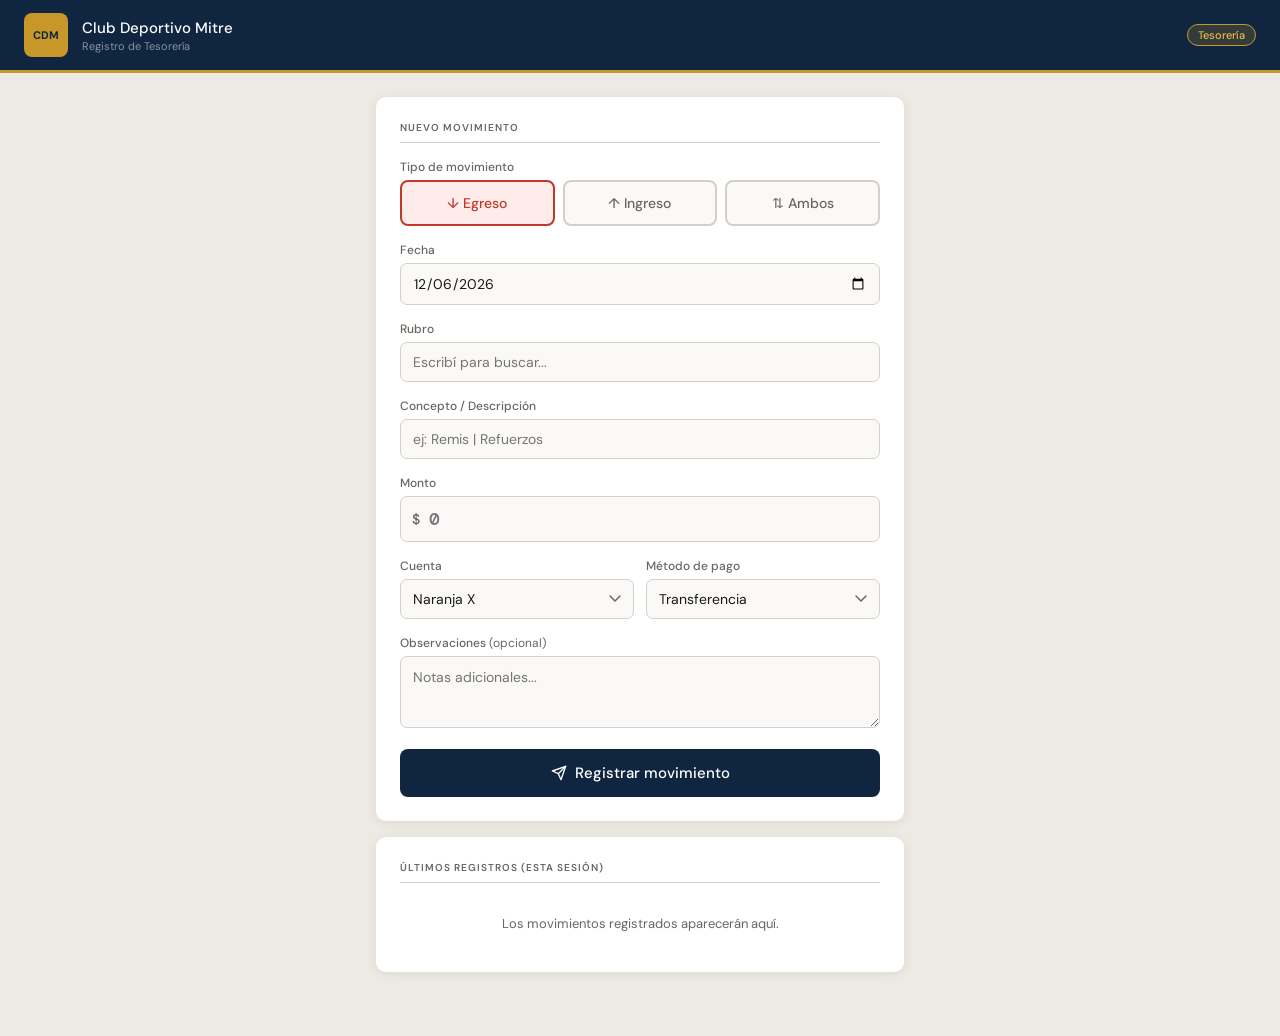
==== tesoreria.html @ 82869baa "Remove session history and form handling functions Removed multiple functions related to session his" ====
<!DOCTYPE html>
<html lang="es">
<head>
<meta charset="UTF-8">
<meta name="viewport" content="width=device-width, initial-scale=1.0">
<meta http-equiv="Cache-Control" content="no-cache, no-store, must-revalidate">
<title>Tesorería · Club Deportivo Mitre</title>
<link href="https://fonts.googleapis.com/css2?family=DM+Sans:wght@300;400;500;600&family=DM+Mono:wght@400;500&display=swap" rel="stylesheet">
<style>
*, *::before, *::after { box-sizing: border-box; margin: 0; padding: 0; }
:root {
  --navy:       #0f2540;
  --navy-mid:   #1a3a5c;
  --navy-light: #2a5580;
  --gold:       #c8972a;
  --gold-light: #e8b94a;
  --bg:         #edeae4;
  --surface:    #ffffff;
  --border:     #d4d0c8;
  --text:       #1a1a1a;
  --muted:      #6b6560;
  --success:    #2d6a4f;
  --success-bg: #d8f3dc;
  --danger:     #c0392b;
  --danger-bg:  #fdecea;
  --radius:     10px;
}

body {
  font-family: 'DM Sans', sans-serif;
  background: var(--bg);
  color: var(--text);
  min-height: 100vh;
  overflow-x: hidden;
}

/* ── Header ── */
.app-header {
  background: var(--navy);
  padding: 13px 24px;
  display: flex;
  align-items: center;
  gap: 14px;
  border-bottom: 3px solid var(--gold);
  position: sticky;
  top: 0;
  z-index: 100;
  width: 100%;
}
.logo-wrap {
  width: 44px; height: 44px; flex-shrink: 0;
  background: #fff; border-radius: 8px; padding: 4px;
  display: flex; align-items: center; justify-content: center;
}
.logo-wrap img { width: 100%; height: 100%; object-fit: contain; }
.logo-wrap-placeholder {
  width: 44px; height: 44px; flex-shrink: 0;
  background: var(--gold); border-radius: 8px;
  display: flex; align-items: center; justify-content: center;
  font-size: 11px; font-weight: 700; color: var(--navy);
}
.app-header h1 { font-size: 15px; font-weight: 500; color: #fff; }
.app-header p  { font-size: 11px; color: rgba(255,255,255,0.5); margin-top: 1px; }
.header-badge {
  margin-left: auto;
  background: rgba(200,151,42,0.2);
  border: 1px solid var(--gold);
  color: var(--gold-light);
  font-size: 11px; font-weight: 500;
  padding: 3px 10px; border-radius: 20px;
}

/* ── Layout ── */
.container {
  max-width: 560px;
  margin: 0 auto;
  padding: 24px 16px 48px;
}

/* ── Card ── */
.card {
  background: var(--surface);
  border-radius: var(--radius);
  box-shadow: 0 2px 12px rgba(0,0,0,.07);
  padding: 24px;
  margin-bottom: 16px;
}

.section-title {
  font-size: 10px; font-weight: 600;
  letter-spacing: 1px; text-transform: uppercase;
  color: var(--muted);
  margin-bottom: 16px;
  padding-bottom: 8px;
  border-bottom: 1px solid var(--border);
}

/* ── Form elements ── */
.field { margin-bottom: 16px; }
.field:last-child { margin-bottom: 0; }

label {
  display: block;
  font-size: 12px; font-weight: 500;
  color: var(--muted);
  margin-bottom: 5px;
}

input[type="text"],
input[type="number"],
input[type="date"],
select,
textarea {
  width: 100%;
  padding: 10px 12px;
  border: 1px solid var(--border);
  border-radius: 7px;
  font-family: 'DM Sans', sans-serif;
  font-size: 14px;
  color: var(--text);
  background: #faf9f7;
  outline: none;
  transition: border-color .15s, background .15s;
  -webkit-appearance: none;
  appearance: none;
}
input:focus, select:focus, textarea:focus {
  border-color: var(--navy-light);
  background: #fff;
}
select {
  background-image: url("data:image/svg+xml,%3Csvg xmlns='http://www.w3.org/2000/svg' width='12' height='8' viewBox='0 0 12 8'%3E%3Cpath d='M1 1l5 5 5-5' stroke='%236b6560' stroke-width='1.5' fill='none' stroke-linecap='round'/%3E%3C/svg%3E");
  background-repeat: no-repeat;
  background-position: right 12px center;
  padding-right: 36px;
}
textarea { resize: vertical; min-height: 72px; line-height: 1.5; }

.row-2 { display: grid; grid-template-columns: 1fr 1fr; gap: 12px; }

/* ── Tipo ingreso/egreso ── */
.tipo-switch {
  display: grid;
  grid-template-columns: 1fr 1fr 1fr;
  gap: 8px;
  margin-bottom: 0;
}
.tipo-btn {
  padding: 12px;
  border: 2px solid var(--border);
  border-radius: 8px;
  background: #faf9f7;
  cursor: pointer;
  font-family: 'DM Sans', sans-serif;
  font-size: 14px;
  font-weight: 500;
  color: var(--muted);
  text-align: center;
  transition: all .15s;
  display: flex;
  align-items: center;
  justify-content: center;
  gap: 6px;
}
.tipo-btn.egreso.active  { border-color: var(--danger);  background: var(--danger-bg);  color: var(--danger); }
.tipo-btn.ingreso.active { border-color: var(--success); background: var(--success-bg); color: var(--success); }
.tipo-btn.ambos.active   { border-color: var(--gold);    background: rgba(200,151,42,.1); color: var(--gold); }

/* ── Rubro con búsqueda ── */
.rubro-wrap { position: relative; }
.rubro-dropdown {
  display: none;
  position: absolute;
  top: calc(100% + 4px);
  left: 0; right: 0;
  background: #fff;
  border: 1px solid var(--border);
  border-radius: 7px;
  box-shadow: 0 4px 16px rgba(0,0,0,.1);
  max-height: 220px;
  overflow-y: auto;
  z-index: 50;
}
.rubro-dropdown.visible { display: block; }
.rubro-option {
  padding: 10px 12px;
  font-size: 13px;
  cursor: pointer;
  border-bottom: 1px solid #f0ede8;
  transition: background .1s;
}
.rubro-option:last-child { border-bottom: none; }
.rubro-option:hover, .rubro-option.selected { background: #e8edf4; }
.rubro-option strong { color: var(--navy-mid); }

/* ── Monto ── */
.monto-wrap {
  position: relative;
}
.monto-prefix {
  position: absolute;
  left: 12px; top: 50%;
  transform: translateY(-50%);
  font-size: 14px;
  font-weight: 500;
  color: var(--muted);
  pointer-events: none;
}
.monto-wrap input {
  padding-left: 28px;
  font-family: 'DM Mono', monospace;
  font-size: 18px;
  font-weight: 500;
}

/* ── Botón enviar ── */
.btn-submit {
  width: 100%;
  padding: 14px;
  background: var(--navy);
  color: #fff;
  border: none;
  border-radius: 8px;
  font-family: 'DM Sans', sans-serif;
  font-size: 15px;
  font-weight: 500;
  cursor: pointer;
  transition: background .15s;
  display: flex;
  align-items: center;
  justify-content: center;
  gap: 8px;
}
.btn-submit:hover { background: var(--navy-mid); }
.btn-submit:disabled { opacity: .6; cursor: not-allowed; }

/* ── Estado del envío ── */
.status-msg {
  margin-top: 12px;
  padding: 12px 16px;
  border-radius: 8px;
  font-size: 13px;
  font-weight: 500;
  text-align: center;
  display: none;
}
.status-msg.ok {
  background: var(--success-bg);
  color: var(--success);
  border: 1px solid #86efac;
  display: block;
}
.status-msg.error {
  background: var(--danger-bg);
  color: var(--danger);
  border: 1px solid #fca5a5;
  display: block;
}
.status-msg.loading {
  background: #e8edf4;
  color: var(--navy-mid);
  border: 1px solid var(--border);
  display: block;
}

/* ── Historial reciente ── */
.historial-item {
  display: flex;
  justify-content: space-between;
  align-items: flex-start;
  padding: 10px 0;
  border-bottom: 1px solid var(--border);
  gap: 12px;
}
.historial-item:last-child { border-bottom: none; }
.historial-left { flex: 1; min-width: 0; }
.historial-rubro { font-size: 12px; font-weight: 600; color: var(--navy-mid); }
.historial-concepto { font-size: 12px; color: var(--muted); margin-top: 2px; white-space: nowrap; overflow: hidden; text-overflow: ellipsis; }
.historial-fecha { font-size: 11px; color: var(--muted); margin-top: 2px; }
.historial-monto { font-family: 'DM Mono', monospace; font-size: 14px; font-weight: 500; white-space: nowrap; }
.historial-monto.egreso  { color: var(--danger); }
.historial-monto.ingreso { color: var(--success); }
.historial-empty { font-size: 13px; color: var(--muted); text-align: center; padding: 16px 0; }

@media (max-width: 480px) {
  .card { padding: 16px; }
  .row-2 { grid-template-columns: 1fr; }
}
</style>
</head>
<body>

<header class="app-header">
  <div class="logo-wrap-placeholder">CDM</div>
  <div>
    <h1>Club Deportivo Mitre</h1>
    <p>Registro de Tesorería</p>
  </div>
  <span class="header-badge">Tesorería</span>
</header>

<div class="container">

  <!-- Formulario principal -->
  <div class="card">
    <p class="section-title">Nuevo movimiento</p>

    <!-- Tipo: Ingreso / Egreso -->
    <div class="field">
      <label>Tipo de movimiento</label>
      <div class="tipo-switch">
        <button type="button" class="tipo-btn egreso active" id="btn-egreso" onclick="setTipo('egreso')">↓ Egreso</button>
        <button type="button" class="tipo-btn ingreso" id="btn-ingreso" onclick="setTipo('ingreso')">↑ Ingreso</button>
        <button type="button" class="tipo-btn ambos" id="btn-ambos" onclick="setTipo('ambos')">⇅ Ambos</button>
      </div>
      <input type="hidden" id="f-tipo" value="egreso">
    </div>

    <!-- Fecha -->
    <div class="field">
      <label>Fecha</label>
      <input type="date" id="f-fecha">
    </div>

    <!-- Rubro con búsqueda -->
    <div class="field">
      <label>Rubro</label>
      <div class="rubro-wrap">
        <input type="text" id="f-rubro-search" placeholder="Escribí para buscar..." autocomplete="off"
               oninput="filtrarRubros()" onfocus="mostrarDropdown()" onblur="ocultarDropdown()">
        <div class="rubro-dropdown" id="rubro-dropdown"></div>
      </div>
      <input type="hidden" id="f-rubro-cod">
      <input type="hidden" id="f-rubro-nombre">
    </div>

    <!-- Concepto -->
    <div class="field">
      <label>Concepto / Descripción</label>
      <input type="text" id="f-concepto" placeholder="ej: Remis | Refuerzos">
    </div>

    <!-- Monto único (egreso o ingreso) -->
    <div class="field" id="campo-monto-unico">
      <label id="label-monto">Monto</label>
      <div class="monto-wrap">
        <span class="monto-prefix">$</span>
        <input type="number" id="f-monto" placeholder="0" min="0" step="1">
      </div>
    </div>

    <!-- Montos separados (modo AMBOS) -->
    <div id="campo-monto-ambos" style="display:none">
      <div class="row-2">
        <div class="field">
          <label>↑ Ingreso</label>
          <div class="monto-wrap">
            <span class="monto-prefix">$</span>
            <input type="number" id="f-ingreso" placeholder="0" min="0" step="1">
          </div>
        </div>
        <div class="field">
          <label>↓ Egreso</label>
          <div class="monto-wrap">
            <span class="monto-prefix">$</span>
            <input type="number" id="f-egreso" placeholder="0" min="0" step="1">
          </div>
        </div>
      </div>
    </div>

    <!-- Cuenta y Método -->
    <div class="row-2">
      <div class="field">
        <label>Cuenta</label>
        <select id="f-cuenta">
          <option value="Naranja X">Naranja X</option>
          <option value="Efectivo">Efectivo</option>
          <option value="MACRO">MACRO</option>
          <option value="MUTUAL">MUTUAL</option>
        </select>
      </div>
      <div class="field">
        <label>Método de pago</label>
        <select id="f-metodo">
          <option value="Transferencia">Transferencia</option>
          <option value="Efectivo">Efectivo</option>
        </select>
      </div>
    </div>

    <!-- Observaciones -->
    <div class="field">
      <label>Observaciones <span style="font-weight:400;color:var(--muted)">(opcional)</span></label>
      <textarea id="f-observaciones" placeholder="Notas adicionales..."></textarea>
    </div>

    <!-- Botón enviar -->
    <button class="btn-submit" id="btn-submit" onclick="enviar()">
      <svg width="16" height="16" viewBox="0 0 24 24" fill="none" stroke="currentColor" stroke-width="2" stroke-linecap="round" stroke-linejoin="round"><path d="M22 2L11 13"/><path d="M22 2L15 22 11 13 2 9l20-7z"/></svg>
      Registrar movimiento
    </button>
    <div class="status-msg" id="status-msg"></div>
  </div>

  <!-- Historial reciente -->
  <div class="card">
    <p class="section-title">Últimos registros (esta sesión)</p>
    <div id="historial">
      <p class="historial-empty">Los movimientos registrados aparecerán aquí.</p>
    </div>
  </div>

</div>

<script>
// ══ URL del Apps Script — REEMPLAZÁ con tu URL después de publicar ══
const APPS_SCRIPT_URL = 'https://script.google.com/macros/s/AKfycbwBVdu16PiyRwiv1PKGMgBk40-DI7NIuwuGYddIlRsZ519cvORRf5tRm7sbxHAZjRXu/exec';

// ══ Lista de rubros ══
const RUBROS = [
  { cod: '0',  nombre: 'SALDO TRANSPORTE 2025' },
  { cod: '1',  nombre: 'ENTRADAS | CANCHA' },
  { cod: '2',  nombre: 'UTILIDAD BAR Y PARRILLA | CANCHA' },
  { cod: '3',  nombre: 'VENTA NÚMERO EN CANCHA | CANCHA' },
  { cod: '4',  nombre: 'TRIBUNA | CANCHA' },
  { cod: '5',  nombre: 'REC.PUBLICIDAD ESTATICA Y GASTO' },
  { cod: '6',  nombre: 'ADHERENTES | COLABORADORES' },
  { cod: '7',  nombre: 'PEÑAS - INGRESOS VARIOS' },
  { cod: '8',  nombre: 'COMISIONES VENTA RIFAS ETC.' },
  { cod: '9',  nombre: 'INTERESES y GASTOS Cuenta' },
  { cod: '10', nombre: 'LIGA - FICHAJES Y MULTAS' },
  { cod: '11', nombre: 'COBROS Y PAGOS PASE JUGADOR' },
  { cod: '12', nombre: 'SERVICIO DE ÁRBITROS | CANCHA' },
  { cod: '13', nombre: 'SERVICIO POLICIA ADICIONAL | CANCHA' },
  { cod: '14', nombre: 'FILMACION | CANCHA' },
  { cod: '15', nombre: 'SUELDOS REFUERZOS' },
  { cod: '16', nombre: 'MOVILIDAD-APORTES Y GASTOS' },
  { cod: '17', nombre: 'SERVICIO GIMNASIO' },
  { cod: '18', nombre: 'SUELDO DT Y CT' },
  { cod: '19', nombre: 'SUELDO JUGADORES LOCALES' },
  { cod: '20', nombre: 'GASTOS ATENCION JUGADORES' },
  { cod: '21', nombre: 'GASTOS MEDICOS Y FARMACIA | REINT SEG' },
  { cod: '22', nombre: 'LAVADO y ARREGLOS INDUMENT.' },
  { cod: '23', nombre: 'SEGURO JUGADORES Y CANCHA' },
  { cod: '24', nombre: 'PUBLICIDAD - PAGOS VARIOS' },
  { cod: '25', nombre: 'GAS' },
  { cod: '26', nombre: 'ENERGIA ELECTRICA' },
  { cod: '27', nombre: 'PELOTAS-EQUIPO DEPOR.' },
  { cod: '28', nombre: 'LIBRERÍA' },
  { cod: '29', nombre: 'MANT.CANCHA Y INSTALACIONES' },
  { cod: '30', nombre: 'SERVICIOS GENERALES /M.de Obra' },
  { cod: '31', nombre: 'LIMPIEZA -Servicio y elementos' },
  { cod: '32', nombre: 'OBRAS' },
  { cod: '33', nombre: 'BIENES DE USO' },
  { cod: '34', nombre: 'CEREAL INGRESOS Y GASTOS' },
  { cod: '35', nombre: 'INDUMENTARIA Y MERCH.' },
  { cod: '36', nombre: 'SERVICIO MEDICO Y AMBULANCIA | CANCHA' },
  { cod: '37', nombre: 'GASTOS ATENCION REFUERZOS|DT' },
  { cod: '38', nombre: 'INGRESOS Y GASTOS SUBCOM' },
  { cod: '39', nombre: 'SALDO NOCTURNO' },
  { cod: '49', nombre: 'TRANSFERENCIA ENTRE CUENTAS' },
];

// ══ Historial local ══
const historialLocal = [];

// ══ Fecha de hoy ══
function setFechaHoy() {
  const hoy  = new Date();
  const yyyy = hoy.getFullYear();
  const mm   = String(hoy.getMonth() + 1).padStart(2, '0');
  const dd   = String(hoy.getDate()).padStart(2, '0');
  document.getElementById('f-fecha').value = `${yyyy}-${mm}-${dd}`;
}
setFechaHoy();

// ══ Toggle tipo ══
function setTipo(tipo) {
  document.getElementById('f-tipo').value = tipo;
  ['egreso','ingreso','ambos'].forEach(t => {
    document.getElementById('btn-'+t).classList.toggle('active', t === tipo);
  });
  // Mostrar campo monto correcto
  const esAmbos = tipo === 'ambos';
  document.getElementById('campo-monto-unico').style.display = esAmbos ? 'none' : '';
  document.getElementById('campo-monto-ambos').style.display = esAmbos ? ''     : 'none';
  // Actualizar label del monto único
  if (!esAmbos) {
    document.getElementById('label-monto').textContent = tipo === 'egreso' ? '↓ Egreso' : '↑ Ingreso';
  }
}

// ══ Rubro — búsqueda con dropdown ══
let dropdownTimeout = null;

function filtrarRubros() {
  const q    = document.getElementById('f-rubro-search').value.toLowerCase().trim();
  const list = q
    ? RUBROS.filter(r => r.nombre.toLowerCase().includes(q) || r.cod.includes(q))
    : RUBROS;
  renderDropdown(list);
  document.getElementById('rubro-dropdown').classList.add('visible');
  // Limpiar selección si el texto cambió
  document.getElementById('f-rubro-cod').value    = '';
  document.getElementById('f-rubro-nombre').value = '';
}

function renderDropdown(list) {
  const dd = document.getElementById('rubro-dropdown');
  if (list.length === 0) {
    dd.innerHTML = '<div class="rubro-option" style="color:var(--muted)">Sin resultados</div>';
    return;
  }
  dd.innerHTML = list.map(r =>
    `<div class="rubro-option" onmousedown="seleccionarRubro('${r.cod}','${r.nombre.replace(/'/g,"\\'")}')">
      <strong>${r.cod}</strong> — ${r.nombre}
    </div>`
  ).join('');
}

function seleccionarRubro(cod, nombre) {
  document.getElementById('f-rubro-search').value  = `${cod} — ${nombre}`;
  document.getElementById('f-rubro-cod').value     = cod;
  document.getElementById('f-rubro-nombre').value  = nombre;
  document.getElementById('rubro-dropdown').classList.remove('visible');
}

function mostrarDropdown() {
  filtrarRubros();
}

function ocultarDropdown() {
  // Pequeño delay para que el click en la opción se registre antes de ocultar
  dropdownTimeout = setTimeout(() => {
    document.getElementById('rubro-dropdown').classList.remove('visible');
  }, 200);
}

function actualizarCodigo() {} // compatibilidad

// ══ Enviar al Sheet ══
async function enviar() {
  const tipo    = document.getElementById('f-tipo').value;
  const fecha   = document.getElementById('f-fecha').value;
  const cod     = document.getElementById('f-rubro-cod').value;
  const rubro   = document.getElementById('f-rubro-nombre').value;
  const concepto     = document.getElementById('f-concepto').value.trim();
  const cuenta       = document.getElementById('f-cuenta').value;
  const metodo       = document.getElementById('f-metodo').value;
  const observaciones= document.getElementById('f-observaciones').value.trim();

  // Montos según tipo
  let montoEgreso = 0, montoIngreso = 0;
  if (tipo === 'ambos') {
    montoIngreso = parseFloat(document.getElementById('f-ingreso').value) || 0;
    montoEgreso  = parseFloat(document.getElementById('f-egreso').value)  || 0;
  } else if (tipo === 'egreso') {
    montoEgreso  = parseFloat(document.getElementById('f-monto').value) || 0;
  } else {
    montoIngreso = parseFloat(document.getElementById('f-monto').value) || 0;
  }

  // Validaciones
  if (!fecha)   return mostrarStatus('Ingresá una fecha.', 'error');
  if (!rubro)   return mostrarStatus('Seleccioná un rubro de la lista.', 'error');
  if (!concepto)return mostrarStatus('Ingresá una descripción.', 'error');
  if (tipo === 'ambos' && montoIngreso === 0 && montoEgreso === 0)
    return mostrarStatus('Ingresá al menos un monto.', 'error');
  if (tipo !== 'ambos' && montoEgreso === 0 && montoIngreso === 0)
    return mostrarStatus('Ingresá un monto mayor a 0.', 'error');

  // Formatear fecha
  const [y, m, d] = fecha.split('-');
  const fechaFmt  = `${d}/${m}/${y}`;
  const mes       = new Date(fecha).toLocaleString('es-AR', { month: 'long' }).toUpperCase();
  const mesFmt    = `${String(m).padStart(2,'0')}-${mes}`;

  const payload = {
    mes:          mesFmt,
    fecha:        fechaFmt,
    codRubro:     cod,
    rubro,
    concepto,
    egreso:       montoEgreso  > 0 ? -montoEgreso  : '',
    ingreso:      montoIngreso > 0 ?  montoIngreso : '',
    cuenta,
    metodo,
    observaciones,
  };

  mostrarStatus('Enviando...', 'loading');
  document.getElementById('btn-submit').disabled = true;

  try {
    await fetch(APPS_SCRIPT_URL, {
      method: 'POST',
      mode: 'no-cors',
      headers: { 'Content-Type': 'application/json' },
      body: JSON.stringify(payload),
    });
    mostrarStatus('✅ Movimiento registrado correctamente.', 'ok');
    agregarAlHistorial(payload, tipo, montoIngreso, montoEgreso);
    limpiarForm();
  } catch (err) {
    mostrarStatus('❌ Error al conectar. Revisá tu conexión.', 'error');
    console.error(err);
  }
  document.getElementById('btn-submit').disabled = false;
}

// ══ Status ══
function mostrarStatus(msg, tipo) {
  const el = document.getElementById('status-msg');
  el.textContent = msg;
  el.className = 'status-msg ' + tipo;
  if (tipo === 'ok') setTimeout(() => el.className = 'status-msg', 4000);
}

// ══ Historial ══
function agregarAlHistorial(payload, tipo, ingreso, egreso) {
  historialLocal.unshift({ payload, tipo, ingreso, egreso });
  renderHistorial();
}

function fmtMonto(n) {
  return '$' + Math.round(n).toLocaleString('es-AR');
}

function renderHistorial() {
  const el = document.getElementById('historial');
  if (historialLocal.length === 0) {
    el.innerHTML = '<p class="historial-empty">Los movimientos registrados aparecerán aquí.</p>';
    return;
  }
  el.innerHTML = historialLocal.slice(0, 8).map(({ payload, tipo, ingreso, egreso }) => {
    let montoHtml = '';
    if (tipo === 'ambos') {
      montoHtml = `
        ${ingreso > 0 ? `<div class="historial-monto ingreso">+${fmtMonto(ingreso)}</div>` : ''}
        ${egreso  > 0 ? `<div class="historial-monto egreso">−${fmtMonto(egreso)}</div>`  : ''}
      `;
    } else if (tipo === 'ingreso') {
      montoHtml = `<div class="historial-monto ingreso">+${fmtMonto(ingreso)}</div>`;
    } else {
      montoHtml = `<div class="historial-monto egreso">−${fmtMonto(egreso)}</div>`;
    }
    return `
      <div class="historial-item">
        <div class="historial-left">
          <div class="historial-rubro">${payload.rubro}</div>
          <div class="historial-concepto">${payload.concepto}</div>
          <div class="historial-fecha">${payload.fecha} · ${payload.cuenta} · ${payload.metodo}</div>
        </div>
        <div style="text-align:right">${montoHtml}</div>
      </div>`;
  }).join('');
}

// ══ Limpiar ══
function limpiarForm() {
  document.getElementById('f-rubro-search').value  = '';
  document.getElementById('f-rubro-cod').value     = '';
  document.getElementById('f-rubro-nombre').value  = '';
  document.getElementById('f-concepto').value      = '';
  document.getElementById('f-monto').value         = '';
  document.getElementById('f-ingreso').value       = '';
  document.getElementById('f-egreso').value        = '';
  document.getElementById('f-observaciones').value = '';
  setFechaHoy();
}
</script>

</body>
</html>
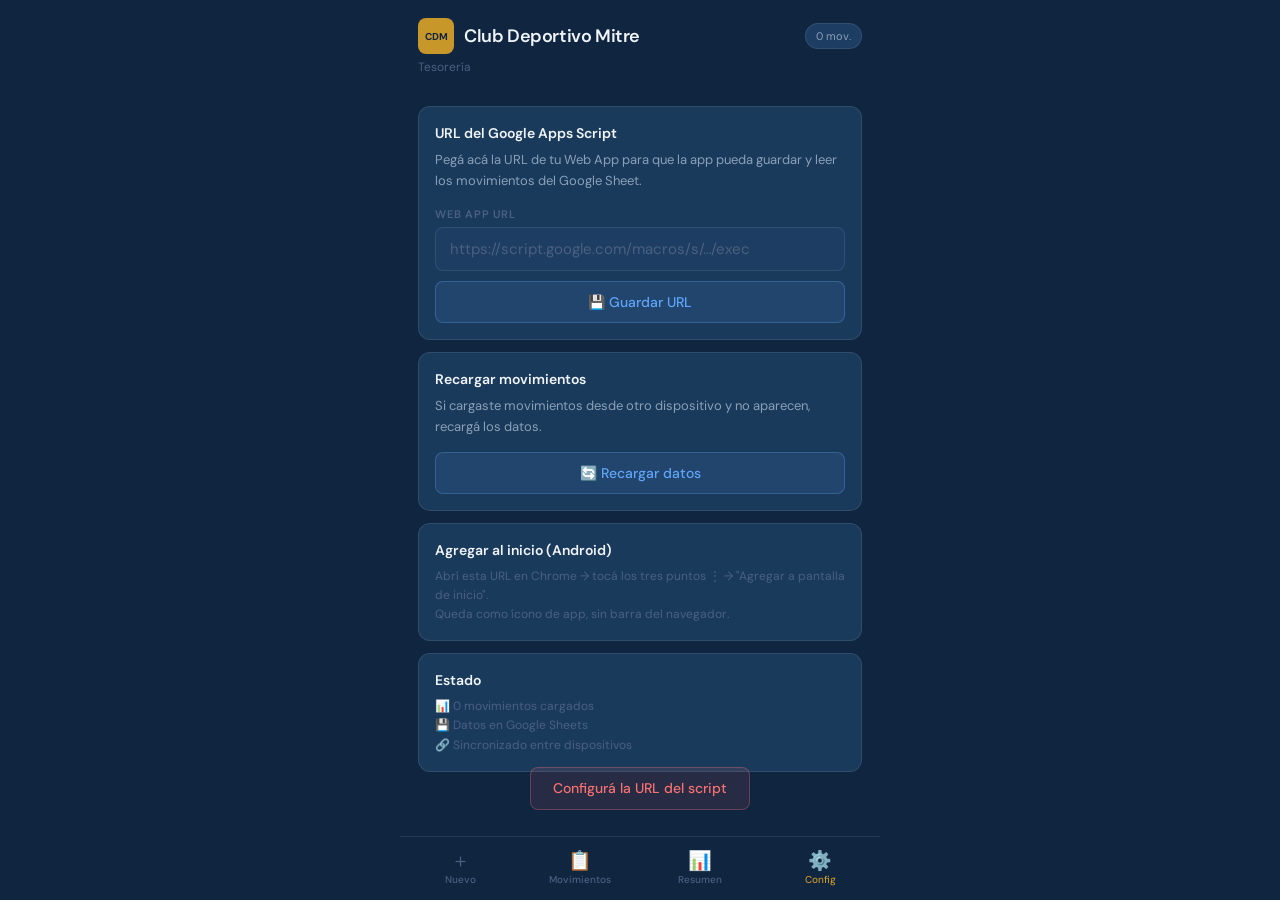
==== commit 3673cde6: "Update tesoreria.html" ====
--- a/tesoreria.html
+++ b/tesoreria.html
@@ -2,674 +2,818 @@
 <html lang="es">
 <head>
 <meta charset="UTF-8">
-<meta name="viewport" content="width=device-width, initial-scale=1.0">
-<meta http-equiv="Cache-Control" content="no-cache, no-store, must-revalidate">
+<meta name="viewport" content="width=device-width, initial-scale=1, maximum-scale=1, user-scalable=no">
+<meta name="theme-color" content="#0f2540">
+<meta name="mobile-web-app-capable" content="yes">
+<meta name="apple-mobile-web-app-capable" content="yes">
+<meta name="apple-mobile-web-app-status-bar-style" content="black-translucent">
 <title>Tesorería · Club Deportivo Mitre</title>
 <link href="https://fonts.googleapis.com/css2?family=DM+Sans:wght@300;400;500;600&family=DM+Mono:wght@400;500&display=swap" rel="stylesheet">
 <style>
-*, *::before, *::after { box-sizing: border-box; margin: 0; padding: 0; }
+*, *::before, *::after { box-sizing: border-box; margin: 0; padding: 0; -webkit-tap-highlight-color: transparent; }
 :root {
-  --navy:       #0f2540;
-  --navy-mid:   #1a3a5c;
-  --navy-light: #2a5580;
-  --gold:       #c8972a;
-  --gold-light: #e8b94a;
-  --bg:         #edeae4;
-  --surface:    #ffffff;
-  --border:     #d4d0c8;
-  --text:       #1a1a1a;
-  --muted:      #6b6560;
-  --success:    #2d6a4f;
-  --success-bg: #d8f3dc;
-  --danger:     #c0392b;
-  --danger-bg:  #fdecea;
-  --radius:     10px;
-}
-
-body {
-  font-family: 'DM Sans', sans-serif;
-  background: var(--bg);
-  color: var(--text);
-  min-height: 100vh;
-  overflow-x: hidden;
-}
+  --navy:    #0f2540;
+  --navy2:   #1a3a5c;
+  --navy3:   #1e3d62;
+  --navy4:   #253f6a;
+  --border:  rgba(255,255,255,0.09);
+  --border2: rgba(255,255,255,0.18);
+  --text:    #f0f4f8;
+  --text2:   #8aa0b8;
+  --text3:   #4a6080;
+  --gold:    #c8972a;
+  --gold-bg: rgba(200,151,42,0.13);
+  --green:   #4ade80;
+  --green-bg:rgba(74,222,128,0.10);
+  --red:     #f87171;
+  --red-bg:  rgba(248,113,113,0.10);
+  --blue:    #60a5fa;
+  --blue-bg: rgba(96,165,250,0.10);
+  --warn:    #fbbf24;
+  --warn-bg: rgba(251,191,36,0.10);
+  --r:  12px;
+  --rs: 8px;
+  --font: 'DM Sans', sans-serif;
+  --mono: 'DM Mono', monospace;
+}
+html, body {
+  background: var(--navy); color: var(--text);
+  font-family: var(--font); font-size: 15px;
+  line-height: 1.5; min-height: 100vh;
+  overscroll-behavior: none;
+}
+#app { max-width: 480px; margin: 0 auto; padding-bottom: 84px; min-height: 100vh; }
 
 /* ── Header ── */
-.app-header {
-  background: var(--navy);
-  padding: 13px 24px;
-  display: flex;
-  align-items: center;
-  gap: 14px;
-  border-bottom: 3px solid var(--gold);
-  position: sticky;
-  top: 0;
-  z-index: 100;
-  width: 100%;
-}
-.logo-wrap {
-  width: 44px; height: 44px; flex-shrink: 0;
-  background: #fff; border-radius: 8px; padding: 4px;
-  display: flex; align-items: center; justify-content: center;
-}
-.logo-wrap img { width: 100%; height: 100%; object-fit: contain; }
-.logo-wrap-placeholder {
-  width: 44px; height: 44px; flex-shrink: 0;
-  background: var(--gold); border-radius: 8px;
-  display: flex; align-items: center; justify-content: center;
-  font-size: 11px; font-weight: 700; color: var(--navy);
-}
-.app-header h1 { font-size: 15px; font-weight: 500; color: #fff; }
-.app-header p  { font-size: 11px; color: rgba(255,255,255,0.5); margin-top: 1px; }
-.header-badge {
-  margin-left: auto;
-  background: rgba(200,151,42,0.2);
-  border: 1px solid var(--gold);
-  color: var(--gold-light);
-  font-size: 11px; font-weight: 500;
-  padding: 3px 10px; border-radius: 20px;
-}
-
-/* ── Layout ── */
-.container {
-  max-width: 560px;
-  margin: 0 auto;
-  padding: 24px 16px 48px;
-}
-
-/* ── Card ── */
-.card {
-  background: var(--surface);
-  border-radius: var(--radius);
-  box-shadow: 0 2px 12px rgba(0,0,0,.07);
-  padding: 24px;
-  margin-bottom: 16px;
-}
-
-.section-title {
-  font-size: 10px; font-weight: 600;
-  letter-spacing: 1px; text-transform: uppercase;
-  color: var(--muted);
-  margin-bottom: 16px;
-  padding-bottom: 8px;
-  border-bottom: 1px solid var(--border);
-}
-
-/* ── Form elements ── */
-.field { margin-bottom: 16px; }
-.field:last-child { margin-bottom: 0; }
-
-label {
-  display: block;
-  font-size: 12px; font-weight: 500;
-  color: var(--muted);
-  margin-bottom: 5px;
-}
-
-input[type="text"],
-input[type="number"],
-input[type="date"],
-select,
-textarea {
-  width: 100%;
-  padding: 10px 12px;
-  border: 1px solid var(--border);
-  border-radius: 7px;
-  font-family: 'DM Sans', sans-serif;
-  font-size: 14px;
-  color: var(--text);
-  background: #faf9f7;
-  outline: none;
-  transition: border-color .15s, background .15s;
-  -webkit-appearance: none;
-  appearance: none;
-}
-input:focus, select:focus, textarea:focus {
-  border-color: var(--navy-light);
-  background: #fff;
-}
-select {
-  background-image: url("data:image/svg+xml,%3Csvg xmlns='http://www.w3.org/2000/svg' width='12' height='8' viewBox='0 0 12 8'%3E%3Cpath d='M1 1l5 5 5-5' stroke='%236b6560' stroke-width='1.5' fill='none' stroke-linecap='round'/%3E%3C/svg%3E");
-  background-repeat: no-repeat;
-  background-position: right 12px center;
-  padding-right: 36px;
-}
-textarea { resize: vertical; min-height: 72px; line-height: 1.5; }
-
-.row-2 { display: grid; grid-template-columns: 1fr 1fr; gap: 12px; }
-
-/* ── Tipo ingreso/egreso ── */
-.tipo-switch {
-  display: grid;
-  grid-template-columns: 1fr 1fr 1fr;
-  gap: 8px;
-  margin-bottom: 0;
-}
+.hdr { padding: 18px 18px 0; display: flex; align-items: center; justify-content: space-between; margin-bottom: 2px; }
+.hdr-logo { display: flex; align-items: center; gap: 10px; }
+.hdr-escudo { width: 36px; height: 36px; background: var(--gold); border-radius: 8px; display: flex; align-items: center; justify-content: center; font-size: 10px; font-weight: 700; color: var(--navy); flex-shrink: 0; }
+.hdr-title { font-size: 18px; font-weight: 600; letter-spacing: -.4px; }
+.hdr-title span { color: var(--gold); }
+.hdr-sub { font-size: 12px; color: var(--text3); padding: 2px 18px 14px; }
+.badge { font-size: 11px; color: var(--text2); background: var(--navy3); border: 1px solid var(--border); padding: 4px 10px; border-radius: 20px; }
+
+/* ── Bottom nav ── */
+.bnav {
+  position: fixed; bottom: 0; left: 0; right: 0; max-width: 480px; margin: 0 auto;
+  background: var(--navy); border-top: 1px solid var(--border);
+  display: flex; padding: 8px 0 max(8px, env(safe-area-inset-bottom)); z-index: 50;
+}
+.bnav-btn { flex: 1; background: none; border: none; cursor: pointer; display: flex; flex-direction: column; align-items: center; gap: 3px; padding: 6px 0; color: var(--text3); transition: color .15s; font-family: var(--font); }
+.bnav-btn.active { color: var(--gold); }
+.bnav-icon { font-size: 19px; line-height: 1; }
+.bnav-lbl  { font-size: 10px; font-weight: 500; }
+
+/* ── Content ── */
+.content { padding: 16px 18px 0; }
+
+/* ── Fields ── */
+.field { display: flex; flex-direction: column; gap: 5px; }
+.field label { font-size: 11px; font-weight: 600; color: var(--text3); text-transform: uppercase; letter-spacing: .07em; }
+.inp {
+  width: 100%; background: var(--navy3); border: 1px solid var(--border);
+  border-radius: var(--rs); padding: 11px 14px; color: var(--text);
+  font-family: var(--font); font-size: 15px; outline: none;
+  transition: border-color .15s; -webkit-appearance: none; appearance: none;
+}
+.inp:focus { border-color: var(--border2); }
+.inp::placeholder { color: var(--text3); }
+select.inp {
+  background-image: url("data:image/svg+xml,%3Csvg xmlns='http://www.w3.org/2000/svg' width='12' height='8'%3E%3Cpath d='M1 1l5 5 5-5' stroke='%234a6080' stroke-width='1.5' fill='none' stroke-linecap='round'/%3E%3C/svg%3E");
+  background-repeat: no-repeat; background-position: right 14px center; padding-right: 36px;
+}
+textarea.inp { resize: none; }
+.row2 { display: grid; grid-template-columns: 1fr 1fr; gap: 10px; }
+.fgrid { display: flex; flex-direction: column; gap: 14px; }
+
+/* ── Tipo pills ── */
+.tipo-row { display: flex; gap: 6px; }
 .tipo-btn {
-  padding: 12px;
-  border: 2px solid var(--border);
-  border-radius: 8px;
-  background: #faf9f7;
-  cursor: pointer;
-  font-family: 'DM Sans', sans-serif;
-  font-size: 14px;
-  font-weight: 500;
-  color: var(--muted);
-  text-align: center;
-  transition: all .15s;
-  display: flex;
-  align-items: center;
-  justify-content: center;
-  gap: 6px;
-}
-.tipo-btn.egreso.active  { border-color: var(--danger);  background: var(--danger-bg);  color: var(--danger); }
-.tipo-btn.ingreso.active { border-color: var(--success); background: var(--success-bg); color: var(--success); }
-.tipo-btn.ambos.active   { border-color: var(--gold);    background: rgba(200,151,42,.1); color: var(--gold); }
-
-/* ── Rubro con búsqueda ── */
+  flex: 1; padding: 11px 8px; border: 1px solid var(--border);
+  border-radius: var(--rs); background: none; cursor: pointer;
+  font-family: var(--font); font-size: 13px; font-weight: 500;
+  color: var(--text3); text-align: center; transition: all .12s;
+}
+.tipo-btn.t-egreso.active  { border-color: var(--red);   background: var(--red-bg);   color: var(--red); }
+.tipo-btn.t-ingreso.active { border-color: var(--green); background: var(--green-bg); color: var(--green); }
+.tipo-btn.t-ambos.active   { border-color: var(--gold);  background: var(--gold-bg);  color: var(--gold); }
+
+/* ── Monto ── */
+.monto-field { position: relative; }
+.monto-prefix { position: absolute; left: 14px; top: 50%; transform: translateY(-50%); color: var(--text3); font-size: 15px; pointer-events: none; }
+.monto-field .inp { padding-left: 26px; font-family: var(--mono); font-size: 17px; font-weight: 500; }
+
+/* ── Rubro autocomplete ── */
 .rubro-wrap { position: relative; }
-.rubro-dropdown {
-  display: none;
-  position: absolute;
-  top: calc(100% + 4px);
-  left: 0; right: 0;
-  background: #fff;
-  border: 1px solid var(--border);
-  border-radius: 7px;
-  box-shadow: 0 4px 16px rgba(0,0,0,.1);
-  max-height: 220px;
-  overflow-y: auto;
-  z-index: 50;
-}
-.rubro-dropdown.visible { display: block; }
-.rubro-option {
-  padding: 10px 12px;
-  font-size: 13px;
-  cursor: pointer;
-  border-bottom: 1px solid #f0ede8;
-  transition: background .1s;
-}
-.rubro-option:last-child { border-bottom: none; }
-.rubro-option:hover, .rubro-option.selected { background: #e8edf4; }
-.rubro-option strong { color: var(--navy-mid); }
-
-/* ── Monto ── */
-.monto-wrap {
-  position: relative;
-}
-.monto-prefix {
-  position: absolute;
-  left: 12px; top: 50%;
-  transform: translateY(-50%);
-  font-size: 14px;
-  font-weight: 500;
-  color: var(--muted);
-  pointer-events: none;
-}
-.monto-wrap input {
-  padding-left: 28px;
-  font-family: 'DM Mono', monospace;
-  font-size: 18px;
-  font-weight: 500;
-}
-
-/* ── Botón enviar ── */
-.btn-submit {
-  width: 100%;
-  padding: 14px;
-  background: var(--navy);
-  color: #fff;
-  border: none;
-  border-radius: 8px;
-  font-family: 'DM Sans', sans-serif;
-  font-size: 15px;
-  font-weight: 500;
-  cursor: pointer;
-  transition: background .15s;
-  display: flex;
-  align-items: center;
-  justify-content: center;
-  gap: 8px;
-}
-.btn-submit:hover { background: var(--navy-mid); }
-.btn-submit:disabled { opacity: .6; cursor: not-allowed; }
-
-/* ── Estado del envío ── */
-.status-msg {
-  margin-top: 12px;
-  padding: 12px 16px;
-  border-radius: 8px;
-  font-size: 13px;
-  font-weight: 500;
-  text-align: center;
-  display: none;
-}
-.status-msg.ok {
-  background: var(--success-bg);
-  color: var(--success);
-  border: 1px solid #86efac;
-  display: block;
-}
-.status-msg.error {
-  background: var(--danger-bg);
-  color: var(--danger);
-  border: 1px solid #fca5a5;
-  display: block;
-}
-.status-msg.loading {
-  background: #e8edf4;
-  color: var(--navy-mid);
-  border: 1px solid var(--border);
-  display: block;
-}
-
-/* ── Historial reciente ── */
-.historial-item {
-  display: flex;
-  justify-content: space-between;
-  align-items: flex-start;
-  padding: 10px 0;
-  border-bottom: 1px solid var(--border);
-  gap: 12px;
-}
-.historial-item:last-child { border-bottom: none; }
-.historial-left { flex: 1; min-width: 0; }
-.historial-rubro { font-size: 12px; font-weight: 600; color: var(--navy-mid); }
-.historial-concepto { font-size: 12px; color: var(--muted); margin-top: 2px; white-space: nowrap; overflow: hidden; text-overflow: ellipsis; }
-.historial-fecha { font-size: 11px; color: var(--muted); margin-top: 2px; }
-.historial-monto { font-family: 'DM Mono', monospace; font-size: 14px; font-weight: 500; white-space: nowrap; }
-.historial-monto.egreso  { color: var(--danger); }
-.historial-monto.ingreso { color: var(--success); }
-.historial-empty { font-size: 13px; color: var(--muted); text-align: center; padding: 16px 0; }
-
-@media (max-width: 480px) {
-  .card { padding: 16px; }
-  .row-2 { grid-template-columns: 1fr; }
-}
+.rubro-drop {
+  display: none; position: absolute; top: calc(100% + 4px); left: 0; right: 0;
+  background: var(--navy2); border: 1px solid var(--border2); border-radius: var(--rs);
+  box-shadow: 0 8px 24px rgba(0,0,0,.4); max-height: 230px; overflow-y: auto; z-index: 60;
+}
+.rubro-drop.open { display: block; }
+.rub-opt { padding: 10px 14px; font-size: 13px; cursor: pointer; border-bottom: 1px solid var(--border); transition: background .1s; }
+.rub-opt:last-child { border-bottom: none; }
+.rub-opt:hover { background: var(--navy4); }
+.rub-opt strong { color: var(--gold); }
+
+/* ── Btn principal ── */
+.btn-main {
+  width: 100%; padding: 15px; background: linear-gradient(135deg, var(--gold), #a07020);
+  color: #fff; font-family: var(--font); font-size: 16px; font-weight: 600;
+  border: none; border-radius: var(--r); cursor: pointer; letter-spacing: -.2px; transition: opacity .15s;
+}
+.btn-main:active { opacity: .85; }
+.btn-secondary { width: 100%; padding: 11px; background: var(--blue-bg); color: var(--blue); border: 1px solid rgba(96,165,250,.3); border-radius: var(--rs); font-family: var(--font); font-size: 14px; font-weight: 500; cursor: pointer; }
+
+/* ── Cards de movimiento ── */
+.mov-card {
+  background: var(--navy2); border: 1px solid var(--border); border-radius: var(--r);
+  padding: 13px 14px; margin-bottom: 8px;
+}
+.mov-top { display: flex; justify-content: space-between; align-items: flex-start; gap: 8px; }
+.mov-rubro { font-size: 12px; font-weight: 600; color: var(--gold); margin-bottom: 3px; }
+.mov-concepto { font-size: 14px; font-weight: 500; color: var(--text); }
+.mov-meta { font-size: 11px; color: var(--text3); margin-top: 4px; }
+.mov-montos { text-align: right; flex-shrink: 0; }
+.mov-ing { font-family: var(--mono); font-size: 14px; font-weight: 600; color: var(--green); }
+.mov-egr { font-family: var(--mono); font-size: 14px; font-weight: 600; color: var(--red); }
+.mov-saldo { font-family: var(--mono); font-size: 11px; color: var(--text3); margin-top: 2px; }
+
+/* ── Filtros ── */
+.filters { display: flex; gap: 6px; flex-wrap: wrap; margin-bottom: 10px; }
+.fpill { background: none; border: 1px solid var(--border); color: var(--text3); font-family: var(--font); font-size: 12px; padding: 5px 10px; border-radius: 20px; cursor: pointer; transition: all .12s; }
+.fpill.active { border-color: var(--gold); background: var(--gold-bg); color: var(--gold); }
+
+/* ── Dashboard ── */
+.kpi-grid { display: grid; grid-template-columns: 1fr 1fr; gap: 10px; margin-bottom: 14px; }
+.kpi { background: var(--navy2); border: 1px solid var(--border); border-radius: var(--r); padding: 14px; }
+.kpi-label { font-size: 10px; font-weight: 600; color: var(--text3); text-transform: uppercase; letter-spacing: .07em; margin-bottom: 6px; }
+.kpi-val { font-size: 20px; font-weight: 600; font-family: var(--mono); line-height: 1.2; }
+.kpi-sub { font-size: 11px; color: var(--text3); margin-top: 4px; }
+.kpi-full { grid-column: 1 / -1; }
+.sec-title { font-size: 13px; font-weight: 600; color: var(--text2); margin: 16px 0 10px; }
+.cat-item { margin-bottom: 12px; }
+.cat-header { display: flex; justify-content: space-between; font-size: 12px; color: var(--text2); margin-bottom: 5px; }
+.cat-monto { font-family: var(--mono); font-size: 12px; }
+.bar-bg { height: 7px; background: var(--navy4); border-radius: 4px; overflow: hidden; }
+.bar-fill-egr { height: 100%; background: var(--red); border-radius: 4px; transition: width .4s; }
+.bar-fill-ing { height: 100%; background: var(--green); border-radius: 4px; transition: width .4s; }
+
+/* ── Config ── */
+.cfg-card { background: var(--navy2); border: 1px solid var(--border); border-radius: var(--r); padding: 16px; margin-bottom: 12px; }
+.cfg-title { font-size: 14px; font-weight: 600; margin-bottom: 6px; }
+.cfg-desc { font-size: 13px; color: var(--text2); line-height: 1.6; margin-bottom: 14px; }
+.cfg-note { font-size: 12px; color: var(--text3); line-height: 1.6; }
+
+/* ── Overlay ── */
+#overlay { position: fixed; inset: 0; background: rgba(15,37,64,.92); display: flex; flex-direction: column; align-items: center; justify-content: center; gap: 14px; z-index: 200; backdrop-filter: blur(2px); }
+#overlay.hidden { display: none; }
+.spinner { width: 34px; height: 34px; border: 2px solid var(--border2); border-top-color: var(--gold); border-radius: 50%; animation: spin .8s linear infinite; }
+@keyframes spin { to { transform: rotate(360deg); } }
+#overlay p { font-size: 13px; color: var(--text2); }
+
+/* ── Toast ── */
+.toast { position: fixed; bottom: 90px; left: 50%; transform: translateX(-50%); padding: 10px 22px; border-radius: var(--rs); font-size: 14px; font-weight: 500; z-index: 999; white-space: nowrap; pointer-events: none; animation: tin .2s ease; }
+.toast.ok  { background: var(--green-bg); color: var(--green); border: 1px solid rgba(74,222,128,.3); }
+.toast.err { background: var(--red-bg);   color: var(--red);   border: 1px solid rgba(248,113,113,.3); }
+@keyframes tin { from { opacity: 0; transform: translateX(-50%) translateY(8px); } to { opacity: 1; transform: translateX(-50%) translateY(0); } }
+
+/* ── Empty ── */
+.empty { text-align: center; padding: 48px 20px; color: var(--text3); }
+.empty .ico { font-size: 36px; margin-bottom: 12px; }
+.empty p { font-size: 14px; line-height: 1.6; }
+
+/* ── Count ── */
+.count-line { font-size: 12px; color: var(--text3); margin-bottom: 10px; }
 </style>
 </head>
 <body>
 
-<header class="app-header">
-  <div class="logo-wrap-placeholder">CDM</div>
-  <div>
-    <h1>Club Deportivo Mitre</h1>
-    <p>Registro de Tesorería</p>
+<div id="overlay">
+  <div class="spinner"></div>
+  <p id="overlay-msg">Cargando movimientos…</p>
+</div>
+
+<div id="app">
+  <div class="hdr">
+    <div class="hdr-logo">
+      <div class="hdr-escudo">CDM</div>
+      <div>
+        <div class="hdr-title">Club Deportivo Mitre</div>
+      </div>
+    </div>
+    <span class="badge" id="badge">0 mov.</span>
   </div>
-  <span class="header-badge">Tesorería</span>
-</header>
-
-<div class="container">
-
-  <!-- Formulario principal -->
-  <div class="card">
-    <p class="section-title">Nuevo movimiento</p>
-
-    <!-- Tipo: Ingreso / Egreso -->
+  <div class="hdr-sub">Tesorería</div>
+
+  <div class="content" id="content"></div>
+
+  <nav class="bnav">
+    <button class="bnav-btn active" id="nav-nuevo"      onclick="goTab('nuevo')">
+      <span class="bnav-icon">＋</span><span class="bnav-lbl">Nuevo</span>
+    </button>
+    <button class="bnav-btn" id="nav-movimientos" onclick="goTab('movimientos')">
+      <span class="bnav-icon">📋</span><span class="bnav-lbl">Movimientos</span>
+    </button>
+    <button class="bnav-btn" id="nav-resumen"    onclick="goTab('resumen')">
+      <span class="bnav-icon">📊</span><span class="bnav-lbl">Resumen</span>
+    </button>
+    <button class="bnav-btn" id="nav-config"     onclick="goTab('config')">
+      <span class="bnav-icon">⚙️</span><span class="bnav-lbl">Config</span>
+    </button>
+  </nav>
+</div>
+
+<div id="toasts"></div>
+
+<script>
+/* ═══════════════════════════════════════════
+   RUBROS
+═══════════════════════════════════════════ */
+const RUBROS = [
+  { cod:'0',  nom:'SALDO TRANSPORTE 2025' },
+  { cod:'1',  nom:'ENTRADAS | CANCHA' },
+  { cod:'2',  nom:'UTILIDAD BAR Y PARRILLA | CANCHA' },
+  { cod:'3',  nom:'VENTA NÚMERO EN CANCHA | CANCHA' },
+  { cod:'4',  nom:'TRIBUNA | CANCHA' },
+  { cod:'5',  nom:'REC.PUBLICIDAD ESTATICA Y GASTO' },
+  { cod:'6',  nom:'ADHERENTES | COLABORADORES' },
+  { cod:'7',  nom:'PEÑAS - INGRESOS VARIOS' },
+  { cod:'8',  nom:'COMISIONES VENTA RIFAS ETC.' },
+  { cod:'9',  nom:'INTERESES y GASTOS Cuenta' },
+  { cod:'10', nom:'LIGA - FICHAJES Y MULTAS' },
+  { cod:'11', nom:'COBROS Y PAGOS PASE JUGADOR' },
+  { cod:'12', nom:'SERVICIO DE ÁRBITROS | CANCHA' },
+  { cod:'13', nom:'SERVICIO POLICIA ADICIONAL | CANCHA' },
+  { cod:'14', nom:'FILMACION | CANCHA' },
+  { cod:'15', nom:'SUELDOS REFUERZOS' },
+  { cod:'16', nom:'MOVILIDAD-APORTES Y GASTOS' },
+  { cod:'17', nom:'SERVICIO GIMNASIO' },
+  { cod:'18', nom:'SUELDO DT Y CT' },
+  { cod:'19', nom:'SUELDO JUGADORES LOCALES' },
+  { cod:'20', nom:'GASTOS ATENCION JUGADORES' },
+  { cod:'21', nom:'GASTOS MEDICOS Y FARMACIA | REINT SEG' },
+  { cod:'22', nom:'LAVADO y ARREGLOS INDUMENT.' },
+  { cod:'23', nom:'SEGURO JUGADORES Y CANCHA' },
+  { cod:'24', nom:'PUBLICIDAD - PAGOS VARIOS' },
+  { cod:'25', nom:'GAS' },
+  { cod:'26', nom:'ENERGIA ELECTRICA' },
+  { cod:'27', nom:'PELOTAS-EQUIPO DEPOR.' },
+  { cod:'28', nom:'LIBRERÍA' },
+  { cod:'29', nom:'MANT.CANCHA Y INSTALACIONES' },
+  { cod:'30', nom:'SERVICIOS GENERALES /M.de Obra' },
+  { cod:'31', nom:'LIMPIEZA -Servicio y elementos' },
+  { cod:'32', nom:'OBRAS' },
+  { cod:'33', nom:'BIENES DE USO' },
+  { cod:'34', nom:'CEREAL INGRESOS Y GASTOS' },
+  { cod:'35', nom:'INDUMENTARIA Y MERCH.' },
+  { cod:'36', nom:'SERVICIO MEDICO Y AMBULANCIA | CANCHA' },
+  { cod:'37', nom:'GASTOS ATENCION REFUERZOS|DT' },
+  { cod:'38', nom:'INGRESOS Y GASTOS SUBCOM' },
+  { cod:'39', nom:'SALDO NOCTURNO' },
+  { cod:'49', nom:'TRANSFERENCIA ENTRE CUENTAS' },
+];
+const MESES = ["Enero","Febrero","Marzo","Abril","Mayo","Junio","Julio","Agosto","Septiembre","Octubre","Noviembre","Diciembre"];
+
+/* ═══════════════════════════════════════════
+   ESTADO GLOBAL
+═══════════════════════════════════════════ */
+let movimientos  = [];
+let currentTab   = 'nuevo';
+let listMes      = nowMes();
+let listTipo     = 'Todos';
+let listRubro    = 'Todos';
+let resMes       = nowMes();
+let resTipo      = 'Egreso';
+let dropTimeout  = null;
+
+/* Estado del formulario */
+const F = {
+  tipo: 'egreso', fecha: today(),
+  rubCod: '', rubNom: '',
+  concepto: '', ingreso: '', egreso: '', monto: '',
+  cuenta: 'Naranja X', metodo: 'Transferencia',
+  observaciones: ''
+};
+
+/* ═══════════════════════════════════════════
+   UTILS
+═══════════════════════════════════════════ */
+function today() {
+  const d = new Date();
+  return d.getFullYear() + '-' + pad(d.getMonth()+1) + '-' + pad(d.getDate());
+}
+function nowMes() {
+  const d = new Date();
+  return d.getFullYear() + '-' + pad(d.getMonth()+1);
+}
+function pad(n) { return String(n).padStart(2,'0'); }
+function normFecha(f) {
+  if (!f) return today();
+  const s = String(f).trim();
+  if (/^\d{4}-\d{2}-\d{2}$/.test(s)) return s;
+  const d = new Date(s);
+  if (isNaN(d.getTime())) return today();
+  return d.getFullYear() + '-' + pad(d.getMonth()+1) + '-' + pad(d.getDate());
+}
+function getMes(f) { return normFecha(f).slice(0,7); }
+function mesLabel(k) {
+  if (!k) return '';
+  const [y,m] = k.split('-');
+  return MESES[+m-1] + ' ' + y;
+}
+function fmt(n) {
+  const abs = Math.abs(Math.round(+n||0));
+  return '$' + abs.toLocaleString('es-AR');
+}
+function esc(s) {
+  return String(s||'').replace(/&/g,'&amp;').replace(/</g,'&lt;').replace(/>/g,'&gt;').replace(/"/g,'&quot;');
+}
+
+/* ═══════════════════════════════════════════
+   NAVEGACIÓN
+═══════════════════════════════════════════ */
+function goTab(t) {
+  currentTab = t;
+  document.querySelectorAll('.bnav-btn').forEach(b => b.classList.remove('active'));
+  document.getElementById('nav-'+t)?.classList.add('active');
+  renderTab();
+}
+
+function renderTab() {
+  document.getElementById('badge').textContent = movimientos.length + ' mov.';
+  const c = document.getElementById('content');
+  if      (currentTab === 'nuevo')       c.innerHTML = buildNuevo();
+  else if (currentTab === 'movimientos') c.innerHTML = buildMovimientos();
+  else if (currentTab === 'resumen')     c.innerHTML = buildResumen();
+  else if (currentTab === 'config')      c.innerHTML = buildConfig();
+  if (currentTab === 'nuevo') attachNuevoListeners();
+}
+
+/* ═══════════════════════════════════════════
+   TAB NUEVO
+═══════════════════════════════════════════ */
+function buildNuevo() {
+  const cuentas  = ['Naranja X','Efectivo','MACRO','MUTUAL'];
+  const metodos  = ['Transferencia','Efectivo'];
+  const esAmbos  = F.tipo === 'ambos';
+  const cuentaOpts = cuentas.map(c => `<option${c===F.cuenta?' selected':''}>${esc(c)}</option>`).join('');
+  const metOpts    = metodos.map(m => `<option${m===F.metodo?' selected':''}>${esc(m)}</option>`).join('');
+
+  return `
+  <div class="fgrid" id="form-wrap">
+
     <div class="field">
       <label>Tipo de movimiento</label>
-      <div class="tipo-switch">
-        <button type="button" class="tipo-btn egreso active" id="btn-egreso" onclick="setTipo('egreso')">↓ Egreso</button>
-        <button type="button" class="tipo-btn ingreso" id="btn-ingreso" onclick="setTipo('ingreso')">↑ Ingreso</button>
-        <button type="button" class="tipo-btn ambos" id="btn-ambos" onclick="setTipo('ambos')">⇅ Ambos</button>
+      <div class="tipo-row">
+        <button class="tipo-btn t-egreso${F.tipo==='egreso'?' active':''}"  onclick="setTipo('egreso')">↓ Egreso</button>
+        <button class="tipo-btn t-ingreso${F.tipo==='ingreso'?' active':''}" onclick="setTipo('ingreso')">↑ Ingreso</button>
+        <button class="tipo-btn t-ambos${F.tipo==='ambos'?' active':''}"   onclick="setTipo('ambos')">⇅ Ambos</button>
       </div>
-      <input type="hidden" id="f-tipo" value="egreso">
-    </div>
-
-    <!-- Fecha -->
+    </div>
+
     <div class="field">
       <label>Fecha</label>
-      <input type="date" id="f-fecha">
-    </div>
-
-    <!-- Rubro con búsqueda -->
+      <input id="f-fecha" type="date" class="inp" value="${F.fecha}">
+    </div>
+
     <div class="field">
       <label>Rubro</label>
       <div class="rubro-wrap">
-        <input type="text" id="f-rubro-search" placeholder="Escribí para buscar..." autocomplete="off"
-               oninput="filtrarRubros()" onfocus="mostrarDropdown()" onblur="ocultarDropdown()">
-        <div class="rubro-dropdown" id="rubro-dropdown"></div>
+        <input id="f-rubro-txt" type="text" class="inp" placeholder="Escribí para buscar rubro…"
+          value="${esc(F.rubNom ? F.rubCod+' — '+F.rubNom : '')}"
+          oninput="filtrarRubros()" onfocus="abrirDrop()" onblur="cerrarDrop()" autocomplete="off">
+        <div class="rubro-drop" id="rubro-drop"></div>
       </div>
-      <input type="hidden" id="f-rubro-cod">
-      <input type="hidden" id="f-rubro-nombre">
-    </div>
-
-    <!-- Concepto -->
+    </div>
+
     <div class="field">
       <label>Concepto / Descripción</label>
-      <input type="text" id="f-concepto" placeholder="ej: Remis | Refuerzos">
-    </div>
-
-    <!-- Monto único (egreso o ingreso) -->
-    <div class="field" id="campo-monto-unico">
-      <label id="label-monto">Monto</label>
-      <div class="monto-wrap">
-        <span class="monto-prefix">$</span>
-        <input type="number" id="f-monto" placeholder="0" min="0" step="1">
-      </div>
-    </div>
-
-    <!-- Montos separados (modo AMBOS) -->
-    <div id="campo-monto-ambos" style="display:none">
-      <div class="row-2">
-        <div class="field">
-          <label>↑ Ingreso</label>
-          <div class="monto-wrap">
-            <span class="monto-prefix">$</span>
-            <input type="number" id="f-ingreso" placeholder="0" min="0" step="1">
-          </div>
-        </div>
-        <div class="field">
-          <label>↓ Egreso</label>
-          <div class="monto-wrap">
-            <span class="monto-prefix">$</span>
-            <input type="number" id="f-egreso" placeholder="0" min="0" step="1">
-          </div>
+      <input id="f-concepto" type="text" class="inp" placeholder="ej: Remis | Refuerzos" value="${esc(F.concepto)}">
+    </div>
+
+    ${esAmbos ? `
+    <div class="row2">
+      <div class="field">
+        <label>↑ Ingreso</label>
+        <div class="monto-field">
+          <span class="monto-prefix">$</span>
+          <input id="f-ingreso" type="number" class="inp" placeholder="0" min="0" value="${F.ingreso}" inputmode="decimal">
         </div>
       </div>
-    </div>
-
-    <!-- Cuenta y Método -->
-    <div class="row-2">
+      <div class="field">
+        <label>↓ Egreso</label>
+        <div class="monto-field">
+          <span class="monto-prefix">$</span>
+          <input id="f-egreso" type="number" class="inp" placeholder="0" min="0" value="${F.egreso}" inputmode="decimal">
+        </div>
+      </div>
+    </div>
+    ` : `
+    <div class="field">
+      <label>${F.tipo === 'egreso' ? '↓ Monto egreso' : '↑ Monto ingreso'}</label>
+      <div class="monto-field">
+        <span class="monto-prefix">$</span>
+        <input id="f-monto" type="number" class="inp" placeholder="0" min="0" value="${F.monto}" inputmode="decimal">
+      </div>
+    </div>
+    `}
+
+    <div class="row2">
       <div class="field">
         <label>Cuenta</label>
-        <select id="f-cuenta">
-          <option value="Naranja X">Naranja X</option>
-          <option value="Efectivo">Efectivo</option>
-          <option value="MACRO">MACRO</option>
-          <option value="MUTUAL">MUTUAL</option>
-        </select>
+        <select id="f-cuenta" class="inp">${cuentaOpts}</select>
       </div>
       <div class="field">
-        <label>Método de pago</label>
-        <select id="f-metodo">
-          <option value="Transferencia">Transferencia</option>
-          <option value="Efectivo">Efectivo</option>
-        </select>
+        <label>Método</label>
+        <select id="f-metodo" class="inp">${metOpts}</select>
       </div>
     </div>
 
-    <!-- Observaciones -->
     <div class="field">
-      <label>Observaciones <span style="font-weight:400;color:var(--muted)">(opcional)</span></label>
-      <textarea id="f-observaciones" placeholder="Notas adicionales..."></textarea>
-    </div>
-
-    <!-- Botón enviar -->
-    <button class="btn-submit" id="btn-submit" onclick="enviar()">
-      <svg width="16" height="16" viewBox="0 0 24 24" fill="none" stroke="currentColor" stroke-width="2" stroke-linecap="round" stroke-linejoin="round"><path d="M22 2L11 13"/><path d="M22 2L15 22 11 13 2 9l20-7z"/></svg>
-      Registrar movimiento
-    </button>
-    <div class="status-msg" id="status-msg"></div>
+      <label>Observaciones <span style="font-weight:400;text-transform:none">(opcional)</span></label>
+      <textarea id="f-obs" class="inp" rows="2" placeholder="Notas adicionales…">${esc(F.observaciones)}</textarea>
+    </div>
+
+    <button type="button" class="btn-main" onclick="submitForm()">＋ Registrar movimiento</button>
+  </div>`;
+}
+
+function attachNuevoListeners() {
+  const map = {
+    'f-fecha':    v => F.fecha = v,
+    'f-concepto': v => F.concepto = v,
+    'f-obs':      v => F.observaciones = v,
+    'f-cuenta':   v => F.cuenta = v,
+    'f-metodo':   v => F.metodo = v,
+    'f-monto':    v => F.monto = v,
+    'f-ingreso':  v => F.ingreso = v,
+    'f-egreso':   v => F.egreso = v,
+  };
+  Object.entries(map).forEach(([id, fn]) => {
+    const el = document.getElementById(id);
+    if (el) el.addEventListener('input', () => fn(el.value));
+  });
+}
+
+function setTipo(t) {
+  F.tipo = t;
+  F.monto = ''; F.ingreso = ''; F.egreso = '';
+  renderTab();
+}
+
+/* ── Rubro dropdown ── */
+function filtrarRubros() {
+  const q   = document.getElementById('f-rubro-txt')?.value.toLowerCase().trim() || '';
+  const arr = q ? RUBROS.filter(r => r.nom.toLowerCase().includes(q) || r.cod.includes(q)) : RUBROS;
+  renderDrop(arr);
+  document.getElementById('rubro-drop')?.classList.add('open');
+  F.rubCod = ''; F.rubNom = '';
+}
+
+function renderDrop(arr) {
+  const dd = document.getElementById('rubro-drop');
+  if (!dd) return;
+  dd.innerHTML = arr.length === 0
+    ? '<div class="rub-opt" style="color:var(--text3)">Sin resultados</div>'
+    : arr.map(r => `<div class="rub-opt" onmousedown="elegirRubro('${r.cod}','${r.nom.replace(/'/g,"\\'")}')">\
+<strong>${r.cod}</strong> — ${esc(r.nom)}</div>`).join('');
+}
+
+function elegirRubro(cod, nom) {
+  F.rubCod = cod; F.rubNom = nom;
+  const txt = document.getElementById('f-rubro-txt');
+  if (txt) txt.value = cod + ' — ' + nom;
+  document.getElementById('rubro-drop')?.classList.remove('open');
+}
+
+function abrirDrop() { filtrarRubros(); }
+function cerrarDrop() {
+  dropTimeout = setTimeout(() => {
+    document.getElementById('rubro-drop')?.classList.remove('open');
+  }, 200);
+}
+
+/* ── Submit ── */
+async function submitForm() {
+  const url = getScriptUrl();
+  if (!url) { showToast('Configurá la URL del script primero', false); goTab('config'); return; }
+
+  if (!F.fecha)   return showToast('Ingresá una fecha', false);
+  if (!F.rubNom)  return showToast('Seleccioná un rubro de la lista', false);
+  if (!F.concepto.trim()) return showToast('Ingresá una descripción', false);
+
+  let egreso = 0, ingreso = 0;
+  if (F.tipo === 'ambos') {
+    ingreso = parseFloat(F.ingreso) || 0;
+    egreso  = parseFloat(F.egreso)  || 0;
+    if (ingreso === 0 && egreso === 0) return showToast('Ingresá al menos un monto', false);
+  } else if (F.tipo === 'egreso') {
+    egreso = parseFloat(F.monto) || 0;
+    if (egreso === 0) return showToast('Ingresá un monto', false);
+  } else {
+    ingreso = parseFloat(F.monto) || 0;
+    if (ingreso === 0) return showToast('Ingresá un monto', false);
+  }
+
+  const [y,m,d] = F.fecha.split('-');
+  const fechaFmt = `${d}/${m}/${y}`;
+  const mesNom   = new Date(F.fecha).toLocaleString('es-AR', { month:'long' }).toUpperCase();
+  const mesFmt   = `${m}-${mesNom}`;
+
+  const payload = {
+    action: 'save',
+    mov: {
+      mes:      mesFmt,
+      fecha:    fechaFmt,
+      codRubro: F.rubCod,
+      rubro:    F.rubNom,
+      concepto: F.concepto.trim(),
+      egreso:   egreso  > 0 ? -egreso  : '',
+      ingreso:  ingreso > 0 ?  ingreso : '',
+      cuenta:   F.cuenta,
+      metodo:   F.metodo,
+      observaciones: F.observaciones.trim(),
+    }
+  };
+
+  showOverlay('Guardando…');
+  try {
+    const r = await post(url, payload);
+    if (!r.ok) throw new Error(r.error || 'Error');
+    showToast('Movimiento registrado ✓');
+    // Agregar a lista local sin recargar
+    movimientos.unshift({
+      ...payload.mov,
+      fecha: F.fecha,
+      _local: true
+    });
+    resetForm();
+    renderTab();
+  } catch(e) {
+    showToast('Error al guardar: ' + e.message, false);
+  }
+  hideOverlay();
+}
+
+function resetForm() {
+  F.tipo = 'egreso'; F.fecha = today();
+  F.rubCod = ''; F.rubNom = '';
+  F.concepto = ''; F.ingreso = ''; F.egreso = ''; F.monto = '';
+  F.observaciones = '';
+}
+
+/* ═══════════════════════════════════════════
+   TAB MOVIMIENTOS
+═══════════════════════════════════════════ */
+function buildMovimientos() {
+  const meses  = [...new Set(movimientos.map(m => getMes(m.fecha)))].sort().reverse();
+  const rubros = [...new Set(movimientos.map(m => m.rubro).filter(Boolean))].sort();
+
+  const mesOpts   = meses.map(k => `<option value="${k}"${k===listMes?' selected':''}>${mesLabel(k)}</option>`).join('');
+  const rubroOpts = ['Todos',...rubros].map(r => `<option value="${esc(r)}"${r===listRubro?' selected':''}>${esc(r)}</option>`).join('');
+
+  let lista = movimientos.filter(m => {
+    const okMes   = !listMes   || getMes(m.fecha) === listMes;
+    const okRubro = listRubro === 'Todos' || m.rubro === listRubro;
+    const okTipo  = listTipo  === 'Todos'
+      || (listTipo === 'Egreso'  && m.egreso  !== '' && m.egreso  !== 0)
+      || (listTipo === 'Ingreso' && m.ingreso !== '' && m.ingreso !== 0);
+    return okMes && okRubro && okTipo;
+  });
+
+  const cards = lista.length === 0
+    ? '<div class="empty"><div class="ico">📋</div><p>Sin movimientos para los filtros seleccionados.</p></div>'
+    : lista.map(m => {
+        const ing = +m.ingreso || 0;
+        const egr = Math.abs(+m.egreso || 0);
+        return `<div class="mov-card">
+          <div class="mov-top">
+            <div>
+              <div class="mov-rubro">${esc(m.rubro)}</div>
+              <div class="mov-concepto">${esc(m.concepto)}</div>
+              <div class="mov-meta">${esc(m.fecha)} · ${esc(m.cuenta||'')} · ${esc(m.metodo||'')}${m.observaciones?` · ${esc(m.observaciones)}`:''}</div>
+            </div>
+            <div class="mov-montos">
+              ${ing > 0 ? `<div class="mov-ing">+${fmt(ing)}</div>` : ''}
+              ${egr > 0 ? `<div class="mov-egr">−${fmt(egr)}</div>` : ''}
+            </div>
+          </div>
+        </div>`;
+      }).join('');
+
+  return `
+  <div style="display:flex;gap:8px;margin-bottom:10px;flex-wrap:wrap">
+    <select class="inp" style="flex:1;min-width:120px" onchange="listMes=this.value;renderTab()">
+      <option value="">Todos los meses</option>${mesOpts}
+    </select>
+    <select class="inp" style="flex:1;min-width:120px" onchange="listRubro=this.value;renderTab()">
+      ${rubroOpts}
+    </select>
   </div>
-
-  <!-- Historial reciente -->
-  <div class="card">
-    <p class="section-title">Últimos registros (esta sesión)</p>
-    <div id="historial">
-      <p class="historial-empty">Los movimientos registrados aparecerán aquí.</p>
-    </div>
+  <div class="filters">
+    ${['Todos','Egreso','Ingreso'].map(t =>
+      `<button class="fpill${listTipo===t?' active':''}" onclick="listTipo='${t}';renderTab()">${t}</button>`
+    ).join('')}
   </div>
-
-</div>
-
-<script>
-// ══ URL del Apps Script — REEMPLAZÁ con tu URL después de publicar ══
-const APPS_SCRIPT_URL = 'https://script.google.com/macros/s/AKfycbwBVdu16PiyRwiv1PKGMgBk40-DI7NIuwuGYddIlRsZ519cvORRf5tRm7sbxHAZjRXu/exec';
-
-// ══ Lista de rubros ══
-const RUBROS = [
-  { cod: '0',  nombre: 'SALDO TRANSPORTE 2025' },
-  { cod: '1',  nombre: 'ENTRADAS | CANCHA' },
-  { cod: '2',  nombre: 'UTILIDAD BAR Y PARRILLA | CANCHA' },
-  { cod: '3',  nombre: 'VENTA NÚMERO EN CANCHA | CANCHA' },
-  { cod: '4',  nombre: 'TRIBUNA | CANCHA' },
-  { cod: '5',  nombre: 'REC.PUBLICIDAD ESTATICA Y GASTO' },
-  { cod: '6',  nombre: 'ADHERENTES | COLABORADORES' },
-  { cod: '7',  nombre: 'PEÑAS - INGRESOS VARIOS' },
-  { cod: '8',  nombre: 'COMISIONES VENTA RIFAS ETC.' },
-  { cod: '9',  nombre: 'INTERESES y GASTOS Cuenta' },
-  { cod: '10', nombre: 'LIGA - FICHAJES Y MULTAS' },
-  { cod: '11', nombre: 'COBROS Y PAGOS PASE JUGADOR' },
-  { cod: '12', nombre: 'SERVICIO DE ÁRBITROS | CANCHA' },
-  { cod: '13', nombre: 'SERVICIO POLICIA ADICIONAL | CANCHA' },
-  { cod: '14', nombre: 'FILMACION | CANCHA' },
-  { cod: '15', nombre: 'SUELDOS REFUERZOS' },
-  { cod: '16', nombre: 'MOVILIDAD-APORTES Y GASTOS' },
-  { cod: '17', nombre: 'SERVICIO GIMNASIO' },
-  { cod: '18', nombre: 'SUELDO DT Y CT' },
-  { cod: '19', nombre: 'SUELDO JUGADORES LOCALES' },
-  { cod: '20', nombre: 'GASTOS ATENCION JUGADORES' },
-  { cod: '21', nombre: 'GASTOS MEDICOS Y FARMACIA | REINT SEG' },
-  { cod: '22', nombre: 'LAVADO y ARREGLOS INDUMENT.' },
-  { cod: '23', nombre: 'SEGURO JUGADORES Y CANCHA' },
-  { cod: '24', nombre: 'PUBLICIDAD - PAGOS VARIOS' },
-  { cod: '25', nombre: 'GAS' },
-  { cod: '26', nombre: 'ENERGIA ELECTRICA' },
-  { cod: '27', nombre: 'PELOTAS-EQUIPO DEPOR.' },
-  { cod: '28', nombre: 'LIBRERÍA' },
-  { cod: '29', nombre: 'MANT.CANCHA Y INSTALACIONES' },
-  { cod: '30', nombre: 'SERVICIOS GENERALES /M.de Obra' },
-  { cod: '31', nombre: 'LIMPIEZA -Servicio y elementos' },
-  { cod: '32', nombre: 'OBRAS' },
-  { cod: '33', nombre: 'BIENES DE USO' },
-  { cod: '34', nombre: 'CEREAL INGRESOS Y GASTOS' },
-  { cod: '35', nombre: 'INDUMENTARIA Y MERCH.' },
-  { cod: '36', nombre: 'SERVICIO MEDICO Y AMBULANCIA | CANCHA' },
-  { cod: '37', nombre: 'GASTOS ATENCION REFUERZOS|DT' },
-  { cod: '38', nombre: 'INGRESOS Y GASTOS SUBCOM' },
-  { cod: '39', nombre: 'SALDO NOCTURNO' },
-  { cod: '49', nombre: 'TRANSFERENCIA ENTRE CUENTAS' },
-];
-
-// ══ Historial local ══
-const historialLocal = [];
-
-// ══ Fecha de hoy ══
-function setFechaHoy() {
-  const hoy  = new Date();
-  const yyyy = hoy.getFullYear();
-  const mm   = String(hoy.getMonth() + 1).padStart(2, '0');
-  const dd   = String(hoy.getDate()).padStart(2, '0');
-  document.getElementById('f-fecha').value = `${yyyy}-${mm}-${dd}`;
-}
-setFechaHoy();
-
-// ══ Toggle tipo ══
-function setTipo(tipo) {
-  document.getElementById('f-tipo').value = tipo;
-  ['egreso','ingreso','ambos'].forEach(t => {
-    document.getElementById('btn-'+t).classList.toggle('active', t === tipo);
+  <p class="count-line">${lista.length} movimiento${lista.length!==1?'s':''}</p>
+  ${cards}`;
+}
+
+/* ═══════════════════════════════════════════
+   TAB RESUMEN
+═══════════════════════════════════════════ */
+function buildResumen() {
+  const meses = [...new Set(movimientos.map(m => getMes(m.fecha)))].sort().reverse();
+  const mesOpts = meses.map(k => `<option value="${k}"${k===resMes?' selected':''}>${mesLabel(k)}</option>`).join('');
+
+  const filtrados = movimientos.filter(m => !resMes || getMes(m.fecha) === resMes);
+
+  let totalIng = 0, totalEgr = 0;
+  filtrados.forEach(m => {
+    totalIng += +m.ingreso || 0;
+    totalEgr += Math.abs(+m.egreso  || 0);
   });
-  // Mostrar campo monto correcto
-  const esAmbos = tipo === 'ambos';
-  document.getElementById('campo-monto-unico').style.display = esAmbos ? 'none' : '';
-  document.getElementById('campo-monto-ambos').style.display = esAmbos ? ''     : 'none';
-  // Actualizar label del monto único
-  if (!esAmbos) {
-    document.getElementById('label-monto').textContent = tipo === 'egreso' ? '↓ Egreso' : '↑ Ingreso';
+  const saldo = totalIng - totalEgr;
+
+  // Agrupar por rubro
+  const porRubro = {};
+  filtrados.forEach(m => {
+    const k = m.rubro || 'Sin rubro';
+    if (!porRubro[k]) porRubro[k] = { ing: 0, egr: 0 };
+    porRubro[k].ing += +m.ingreso || 0;
+    porRubro[k].egr += Math.abs(+m.egreso || 0);
+  });
+
+  const listaEgr = Object.entries(porRubro)
+    .filter(([,v]) => v.egr > 0)
+    .map(([k,v]) => ({ k, val: v.egr }))
+    .sort((a,b) => b.val - a.val);
+  const listaIng = Object.entries(porRubro)
+    .filter(([,v]) => v.ing > 0)
+    .map(([k,v]) => ({ k, val: v.ing }))
+    .sort((a,b) => b.val - a.val);
+
+  const maxEgr = listaEgr.length ? listaEgr[0].val : 1;
+  const maxIng = listaIng.length ? listaIng[0].val  : 1;
+
+  const buildCats = (lista, max, tipo) => lista.map(({ k, val }) => `
+    <div class="cat-item">
+      <div class="cat-header">
+        <span>${esc(k)}</span>
+        <span class="cat-monto" style="color:${tipo==='egr'?'var(--red)':'var(--green)'}">${tipo==='egr'?'−':'+'}${fmt(val)}</span>
+      </div>
+      <div class="bar-bg"><div class="bar-fill-${tipo}" style="width:${(val/max*100).toFixed(1)}%"></div></div>
+    </div>`).join('');
+
+  return `
+  <div style="margin-bottom:12px">
+    <select class="inp" onchange="resMes=this.value;renderTab()">
+      <option value="">Todos los meses</option>${mesOpts}
+    </select>
+  </div>
+
+  <div class="kpi-grid">
+    <div class="kpi">
+      <div class="kpi-label">Total ingresos</div>
+      <div class="kpi-val" style="color:var(--green)">+${fmt(totalIng)}</div>
+      <div class="kpi-sub">${filtrados.filter(m=>+m.ingreso>0).length} mov.</div>
+    </div>
+    <div class="kpi">
+      <div class="kpi-label">Total egresos</div>
+      <div class="kpi-val" style="color:var(--red)">−${fmt(totalEgr)}</div>
+      <div class="kpi-sub">${filtrados.filter(m=>+m.egreso<0||+m.egreso>0).length} mov.</div>
+    </div>
+    <div class="kpi kpi-full">
+      <div class="kpi-label">Saldo del período</div>
+      <div class="kpi-val" style="color:${saldo>=0?'var(--green)':'var(--red)'}">${saldo>=0?'+':''}${fmt(saldo)}</div>
+    </div>
+  </div>
+
+  ${listaEgr.length > 0 ? `
+  <div class="sec-title">Egresos por rubro</div>
+  ${buildCats(listaEgr, maxEgr, 'egr')}` : ''}
+
+  ${listaIng.length > 0 ? `
+  <div class="sec-title">Ingresos por rubro</div>
+  ${buildCats(listaIng, maxIng, 'ing')}` : ''}
+
+  ${filtrados.length === 0 ? '<div class="empty"><div class="ico">📊</div><p>Sin movimientos para este período.</p></div>' : ''}
+  `;
+}
+
+/* ═══════════════════════════════════════════
+   TAB CONFIG
+═══════════════════════════════════════════ */
+function buildConfig() {
+  const saved = getScriptUrl();
+  return `
+  <div class="cfg-card">
+    <div class="cfg-title">URL del Google Apps Script</div>
+    <div class="cfg-desc">
+      Pegá acá la URL de tu Web App para que la app pueda guardar y leer los movimientos del Google Sheet.
+    </div>
+    <div class="field" style="margin-bottom:10px">
+      <label>Web App URL</label>
+      <input id="cfg-url" type="url" class="inp" placeholder="https://script.google.com/macros/s/…/exec"
+        value="${esc(saved)}" autocomplete="off">
+    </div>
+    <button class="btn-secondary" onclick="saveScriptUrl()">💾 Guardar URL</button>
+  </div>
+
+  <div class="cfg-card">
+    <div class="cfg-title">Recargar movimientos</div>
+    <div class="cfg-desc">Si cargaste movimientos desde otro dispositivo y no aparecen, recargá los datos.</div>
+    <button class="btn-secondary" onclick="loadMovimientos()">🔄 Recargar datos</button>
+  </div>
+
+  <div class="cfg-card">
+    <div class="cfg-title">Agregar al inicio (Android)</div>
+    <div class="cfg-note">
+      Abrí esta URL en Chrome → tocá los tres puntos ⋮ → "Agregar a pantalla de inicio".<br>
+      Queda como ícono de app, sin barra del navegador.
+    </div>
+  </div>
+
+  <div class="cfg-card">
+    <div class="cfg-title">Estado</div>
+    <div class="cfg-note">
+      📊 ${movimientos.length} movimientos cargados<br>
+      💾 Datos en Google Sheets<br>
+      🔗 Sincronizado entre dispositivos
+    </div>
+  </div>`;
+}
+
+function saveScriptUrl() {
+  const url = document.getElementById('cfg-url')?.value.trim();
+  if (!url) return showToast('Pegá una URL válida', false);
+  localStorage.setItem('cdm-tesoreria-url', url);
+  showToast('URL guardada ✓');
+  loadMovimientos();
+}
+
+function getScriptUrl() {
+  return localStorage.getItem('cdm-tesoreria-url') || '';
+}
+
+/* ═══════════════════════════════════════════
+   HTTP
+═══════════════════════════════════════════ */
+async function post(url, data) {
+  const res = await fetch(url, {
+    method: 'POST',
+    body: JSON.stringify(data),
+    headers: { 'Content-Type': 'text/plain' }
+  });
+  if (!res.ok) throw new Error('HTTP ' + res.status);
+  return res.json();
+}
+
+/* ═══════════════════════════════════════════
+   CARGA DE DATOS
+═══════════════════════════════════════════ */
+async function loadMovimientos() {
+  const url = getScriptUrl();
+  if (!url) { hideOverlay(); goTab('config'); showToast('Configurá la URL del script', false); return; }
+  showOverlay('Cargando movimientos…');
+  try {
+    const r = await post(url, { action: 'list' });
+    if (!r.ok) throw new Error(r.error || 'Error');
+    movimientos = (r.movimientos || []).map(m => ({ ...m, fecha: normFecha(m.fecha) }));
+    showToast('Datos cargados ✓');
+  } catch(e) {
+    showToast('Error al conectar con el script', false);
   }
-}
-
-// ══ Rubro — búsqueda con dropdown ══
-let dropdownTimeout = null;
-
-function filtrarRubros() {
-  const q    = document.getElementById('f-rubro-search').value.toLowerCase().trim();
-  const list = q
-    ? RUBROS.filter(r => r.nombre.toLowerCase().includes(q) || r.cod.includes(q))
-    : RUBROS;
-  renderDropdown(list);
-  document.getElementById('rubro-dropdown').classList.add('visible');
-  // Limpiar selección si el texto cambió
-  document.getElementById('f-rubro-cod').value    = '';
-  document.getElementById('f-rubro-nombre').value = '';
-}
-
-function renderDropdown(list) {
-  const dd = document.getElementById('rubro-dropdown');
-  if (list.length === 0) {
-    dd.innerHTML = '<div class="rubro-option" style="color:var(--muted)">Sin resultados</div>';
-    return;
-  }
-  dd.innerHTML = list.map(r =>
-    `<div class="rubro-option" onmousedown="seleccionarRubro('${r.cod}','${r.nombre.replace(/'/g,"\\'")}')">
-      <strong>${r.cod}</strong> — ${r.nombre}
-    </div>`
-  ).join('');
-}
-
-function seleccionarRubro(cod, nombre) {
-  document.getElementById('f-rubro-search').value  = `${cod} — ${nombre}`;
-  document.getElementById('f-rubro-cod').value     = cod;
-  document.getElementById('f-rubro-nombre').value  = nombre;
-  document.getElementById('rubro-dropdown').classList.remove('visible');
-}
-
-function mostrarDropdown() {
-  filtrarRubros();
-}
-
-function ocultarDropdown() {
-  // Pequeño delay para que el click en la opción se registre antes de ocultar
-  dropdownTimeout = setTimeout(() => {
-    document.getElementById('rubro-dropdown').classList.remove('visible');
-  }, 200);
-}
-
-function actualizarCodigo() {} // compatibilidad
-
-// ══ Enviar al Sheet ══
-async function enviar() {
-  const tipo    = document.getElementById('f-tipo').value;
-  const fecha   = document.getElementById('f-fecha').value;
-  const cod     = document.getElementById('f-rubro-cod').value;
-  const rubro   = document.getElementById('f-rubro-nombre').value;
-  const concepto     = document.getElementById('f-concepto').value.trim();
-  const cuenta       = document.getElementById('f-cuenta').value;
-  const metodo       = document.getElementById('f-metodo').value;
-  const observaciones= document.getElementById('f-observaciones').value.trim();
-
-  // Montos según tipo
-  let montoEgreso = 0, montoIngreso = 0;
-  if (tipo === 'ambos') {
-    montoIngreso = parseFloat(document.getElementById('f-ingreso').value) || 0;
-    montoEgreso  = parseFloat(document.getElementById('f-egreso').value)  || 0;
-  } else if (tipo === 'egreso') {
-    montoEgreso  = parseFloat(document.getElementById('f-monto').value) || 0;
-  } else {
-    montoIngreso = parseFloat(document.getElementById('f-monto').value) || 0;
-  }
-
-  // Validaciones
-  if (!fecha)   return mostrarStatus('Ingresá una fecha.', 'error');
-  if (!rubro)   return mostrarStatus('Seleccioná un rubro de la lista.', 'error');
-  if (!concepto)return mostrarStatus('Ingresá una descripción.', 'error');
-  if (tipo === 'ambos' && montoIngreso === 0 && montoEgreso === 0)
-    return mostrarStatus('Ingresá al menos un monto.', 'error');
-  if (tipo !== 'ambos' && montoEgreso === 0 && montoIngreso === 0)
-    return mostrarStatus('Ingresá un monto mayor a 0.', 'error');
-
-  // Formatear fecha
-  const [y, m, d] = fecha.split('-');
-  const fechaFmt  = `${d}/${m}/${y}`;
-  const mes       = new Date(fecha).toLocaleString('es-AR', { month: 'long' }).toUpperCase();
-  const mesFmt    = `${String(m).padStart(2,'0')}-${mes}`;
-
-  const payload = {
-    mes:          mesFmt,
-    fecha:        fechaFmt,
-    codRubro:     cod,
-    rubro,
-    concepto,
-    egreso:       montoEgreso  > 0 ? -montoEgreso  : '',
-    ingreso:      montoIngreso > 0 ?  montoIngreso : '',
-    cuenta,
-    metodo,
-    observaciones,
-  };
-
-  mostrarStatus('Enviando...', 'loading');
-  document.getElementById('btn-submit').disabled = true;
-
-  try {
-    await fetch(APPS_SCRIPT_URL, {
-      method: 'POST',
-      mode: 'no-cors',
-      headers: { 'Content-Type': 'application/json' },
-      body: JSON.stringify(payload),
-    });
-    mostrarStatus('✅ Movimiento registrado correctamente.', 'ok');
-    agregarAlHistorial(payload, tipo, montoIngreso, montoEgreso);
-    limpiarForm();
-  } catch (err) {
-    mostrarStatus('❌ Error al conectar. Revisá tu conexión.', 'error');
-    console.error(err);
-  }
-  document.getElementById('btn-submit').disabled = false;
-}
-
-// ══ Status ══
-function mostrarStatus(msg, tipo) {
-  const el = document.getElementById('status-msg');
-  el.textContent = msg;
-  el.className = 'status-msg ' + tipo;
-  if (tipo === 'ok') setTimeout(() => el.className = 'status-msg', 4000);
-}
-
-// ══ Historial ══
-function agregarAlHistorial(payload, tipo, ingreso, egreso) {
-  historialLocal.unshift({ payload, tipo, ingreso, egreso });
-  renderHistorial();
-}
-
-function fmtMonto(n) {
-  return '$' + Math.round(n).toLocaleString('es-AR');
-}
-
-function renderHistorial() {
-  const el = document.getElementById('historial');
-  if (historialLocal.length === 0) {
-    el.innerHTML = '<p class="historial-empty">Los movimientos registrados aparecerán aquí.</p>';
-    return;
-  }
-  el.innerHTML = historialLocal.slice(0, 8).map(({ payload, tipo, ingreso, egreso }) => {
-    let montoHtml = '';
-    if (tipo === 'ambos') {
-      montoHtml = `
-        ${ingreso > 0 ? `<div class="historial-monto ingreso">+${fmtMonto(ingreso)}</div>` : ''}
-        ${egreso  > 0 ? `<div class="historial-monto egreso">−${fmtMonto(egreso)}</div>`  : ''}
-      `;
-    } else if (tipo === 'ingreso') {
-      montoHtml = `<div class="historial-monto ingreso">+${fmtMonto(ingreso)}</div>`;
-    } else {
-      montoHtml = `<div class="historial-monto egreso">−${fmtMonto(egreso)}</div>`;
-    }
-    return `
-      <div class="historial-item">
-        <div class="historial-left">
-          <div class="historial-rubro">${payload.rubro}</div>
-          <div class="historial-concepto">${payload.concepto}</div>
-          <div class="historial-fecha">${payload.fecha} · ${payload.cuenta} · ${payload.metodo}</div>
-        </div>
-        <div style="text-align:right">${montoHtml}</div>
-      </div>`;
-  }).join('');
-}
-
-// ══ Limpiar ══
-function limpiarForm() {
-  document.getElementById('f-rubro-search').value  = '';
-  document.getElementById('f-rubro-cod').value     = '';
-  document.getElementById('f-rubro-nombre').value  = '';
-  document.getElementById('f-concepto').value      = '';
-  document.getElementById('f-monto').value         = '';
-  document.getElementById('f-ingreso').value       = '';
-  document.getElementById('f-egreso').value        = '';
-  document.getElementById('f-observaciones').value = '';
-  setFechaHoy();
-}
+  hideOverlay();
+  renderTab();
+}
+
+/* ═══════════════════════════════════════════
+   UI HELPERS
+═══════════════════════════════════════════ */
+function showOverlay(msg) {
+  document.getElementById('overlay-msg').textContent = msg || 'Cargando…';
+  document.getElementById('overlay').classList.remove('hidden');
+}
+function hideOverlay() { document.getElementById('overlay').classList.add('hidden'); }
+function showToast(msg, ok=true) {
+  const t = document.createElement('div');
+  t.className = 'toast ' + (ok ? 'ok' : 'err');
+  t.textContent = msg;
+  document.getElementById('toasts').appendChild(t);
+  setTimeout(() => t.remove(), 3000);
+}
+
+/* ═══════════════════════════════════════════
+   ARRANQUE
+═══════════════════════════════════════════ */
+window.addEventListener('DOMContentLoaded', async () => {
+  renderTab();
+  hideOverlay();
+  goTab('nuevo');
+  await loadMovimientos();
+});
 </script>
-
 </body>
 </html>
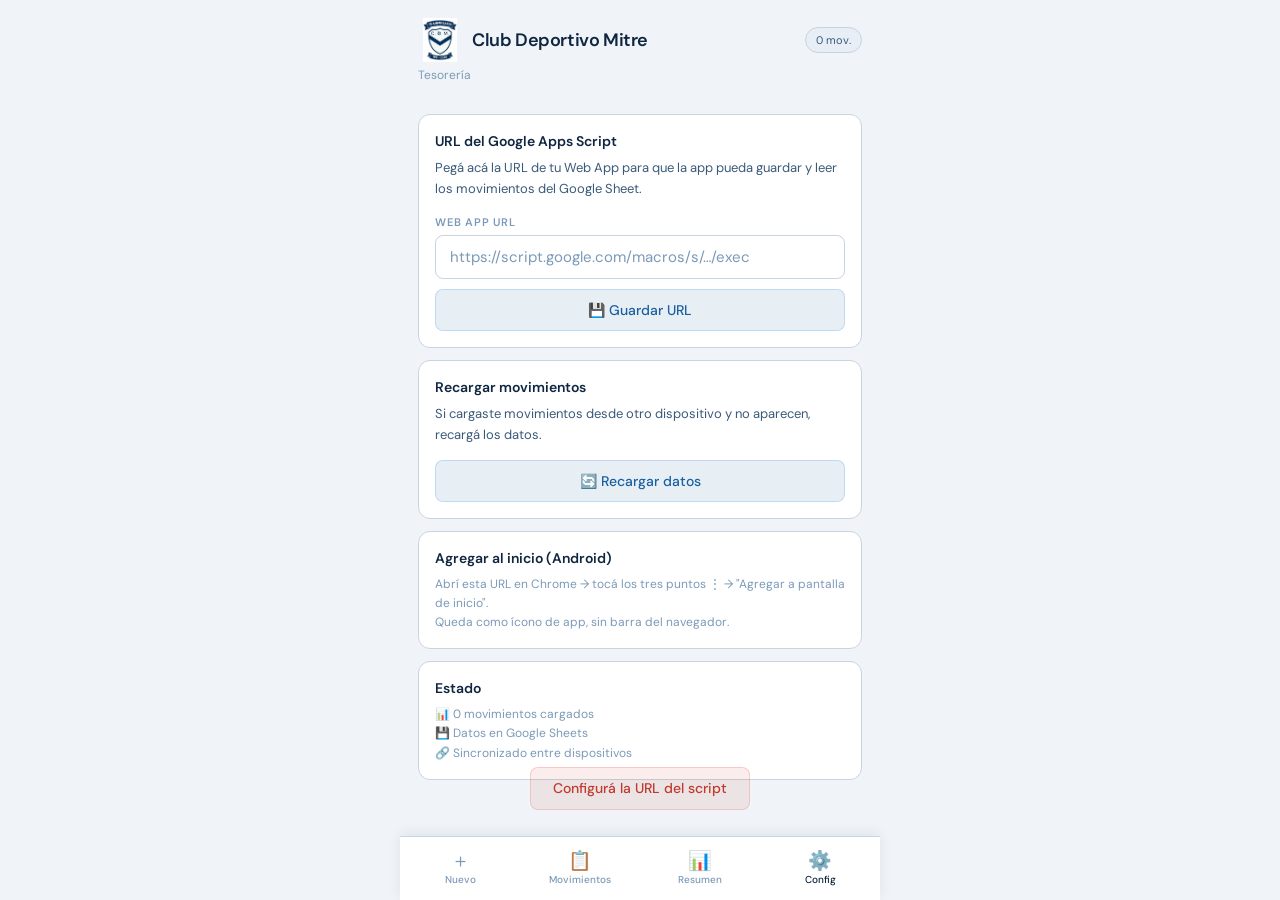
==== commit cfa6772c: "Update greeting from 'Hello World' to 'Goodbye World'" ====
--- a/tesoreria.html
+++ b/tesoreria.html
@@ -3,7 +3,7 @@
 <head>
 <meta charset="UTF-8">
 <meta name="viewport" content="width=device-width, initial-scale=1, maximum-scale=1, user-scalable=no">
-<meta name="theme-color" content="#0f2540">
+<meta name="theme-color" content="#f0f4f8">
 <meta name="mobile-web-app-capable" content="yes">
 <meta name="apple-mobile-web-app-capable" content="yes">
 <meta name="apple-mobile-web-app-status-bar-style" content="black-translucent">
@@ -14,30 +14,30 @@
 :root {
   --navy:    #0f2540;
   --navy2:   #1a3a5c;
-  --navy3:   #1e3d62;
-  --navy4:   #253f6a;
-  --border:  rgba(255,255,255,0.09);
-  --border2: rgba(255,255,255,0.18);
-  --text:    #f0f4f8;
-  --text2:   #8aa0b8;
-  --text3:   #4a6080;
-  --gold:    #c8972a;
-  --gold-bg: rgba(200,151,42,0.13);
-  --green:   #4ade80;
-  --green-bg:rgba(74,222,128,0.10);
-  --red:     #f87171;
-  --red-bg:  rgba(248,113,113,0.10);
-  --blue:    #60a5fa;
-  --blue-bg: rgba(96,165,250,0.10);
-  --warn:    #fbbf24;
-  --warn-bg: rgba(251,191,36,0.10);
+  --navy3:   #e8eef5;
+  --navy4:   #d4dfe8;
+  --border:  #c8d4df;
+  --border2: #8aaac4;
+  --text:    #0f2540;
+  --text2:   #3a5a7a;
+  --text3:   #7a9ab8;
+  --gold:    #0f2540;
+  --gold-bg: rgba(15,37,64,0.08);
+  --green:   #1a7a4a;
+  --green-bg:rgba(26,122,74,0.10);
+  --red:     #c0392b;
+  --red-bg:  rgba(192,57,43,0.09);
+  --blue:    #1a5fa0;
+  --blue-bg: rgba(26,95,160,0.10);
+  --warn:    #b87a00;
+  --warn-bg: rgba(184,122,0,0.10);
   --r:  12px;
   --rs: 8px;
   --font: 'DM Sans', sans-serif;
   --mono: 'DM Mono', monospace;
 }
 html, body {
-  background: var(--navy); color: var(--text);
+  background: #f0f4f8; color: var(--text);
   font-family: var(--font); font-size: 15px;
   line-height: 1.5; min-height: 100vh;
   overscroll-behavior: none;
@@ -47,19 +47,19 @@
 /* ── Header ── */
 .hdr { padding: 18px 18px 0; display: flex; align-items: center; justify-content: space-between; margin-bottom: 2px; }
 .hdr-logo { display: flex; align-items: center; gap: 10px; }
-.hdr-escudo { width: 36px; height: 36px; background: var(--gold); border-radius: 8px; display: flex; align-items: center; justify-content: center; font-size: 10px; font-weight: 700; color: var(--navy); flex-shrink: 0; }
+.hdr-escudo { width: 44px; height: 44px; border-radius: 8px; overflow: hidden; flex-shrink: 0; background: transparent; }
 .hdr-title { font-size: 18px; font-weight: 600; letter-spacing: -.4px; }
 .hdr-title span { color: var(--gold); }
 .hdr-sub { font-size: 12px; color: var(--text3); padding: 2px 18px 14px; }
-.badge { font-size: 11px; color: var(--text2); background: var(--navy3); border: 1px solid var(--border); padding: 4px 10px; border-radius: 20px; }
+.badge { font-size: 11px; color: var(--text2); background: #e8eef5; border: 1px solid var(--border); padding: 4px 10px; border-radius: 20px; }
 
 /* ── Bottom nav ── */
 .bnav {
   position: fixed; bottom: 0; left: 0; right: 0; max-width: 480px; margin: 0 auto;
-  background: var(--navy); border-top: 1px solid var(--border);
+  background: #ffffff; border-top: 1px solid var(--border); box-shadow: 0 -2px 12px rgba(15,37,64,.08);
   display: flex; padding: 8px 0 max(8px, env(safe-area-inset-bottom)); z-index: 50;
 }
-.bnav-btn { flex: 1; background: none; border: none; cursor: pointer; display: flex; flex-direction: column; align-items: center; gap: 3px; padding: 6px 0; color: var(--text3); transition: color .15s; font-family: var(--font); }
+.bnav-btn { flex: 1; background: none; border: none; cursor: pointer; display: flex; flex-direction: column; align-items: center; gap: 3px; padding: 6px 0; color: var(--text3); transition: color .15s; font-family: var(--font); } 
 .bnav-btn.active { color: var(--gold); }
 .bnav-icon { font-size: 19px; line-height: 1; }
 .bnav-lbl  { font-size: 10px; font-weight: 500; }
@@ -71,7 +71,7 @@
 .field { display: flex; flex-direction: column; gap: 5px; }
 .field label { font-size: 11px; font-weight: 600; color: var(--text3); text-transform: uppercase; letter-spacing: .07em; }
 .inp {
-  width: 100%; background: var(--navy3); border: 1px solid var(--border);
+  width: 100%; background: #ffffff; border: 1px solid var(--border);
   border-radius: var(--rs); padding: 11px 14px; color: var(--text);
   font-family: var(--font); font-size: 15px; outline: none;
   transition: border-color .15s; -webkit-appearance: none; appearance: none;
@@ -107,18 +107,18 @@
 .rubro-wrap { position: relative; }
 .rubro-drop {
   display: none; position: absolute; top: calc(100% + 4px); left: 0; right: 0;
-  background: var(--navy2); border: 1px solid var(--border2); border-radius: var(--rs);
-  box-shadow: 0 8px 24px rgba(0,0,0,.4); max-height: 230px; overflow-y: auto; z-index: 60;
+  background: #ffffff; border: 1px solid var(--border2); border-radius: var(--rs);
+  box-shadow: 0 8px 24px rgba(15,37,64,.15); max-height: 230px; overflow-y: auto; z-index: 60;
 }
 .rubro-drop.open { display: block; }
-.rub-opt { padding: 10px 14px; font-size: 13px; cursor: pointer; border-bottom: 1px solid var(--border); transition: background .1s; }
+.rub-opt { padding: 10px 14px; font-size: 13px; cursor: pointer; border-bottom: 1px solid var(--border); transition: background .1s; color: var(--text); }
 .rub-opt:last-child { border-bottom: none; }
-.rub-opt:hover { background: var(--navy4); }
+.rub-opt:hover { background: var(--navy3); }
 .rub-opt strong { color: var(--gold); }
 
 /* ── Btn principal ── */
 .btn-main {
-  width: 100%; padding: 15px; background: linear-gradient(135deg, var(--gold), #a07020);
+  width: 100%; padding: 15px; background: linear-gradient(135deg, #0f2540, #1a3a5c);
   color: #fff; font-family: var(--font); font-size: 16px; font-weight: 600;
   border: none; border-radius: var(--r); cursor: pointer; letter-spacing: -.2px; transition: opacity .15s;
 }
@@ -127,7 +127,7 @@
 
 /* ── Cards de movimiento ── */
 .mov-card {
-  background: var(--navy2); border: 1px solid var(--border); border-radius: var(--r);
+  background: #ffffff; border: 1px solid var(--border); border-radius: var(--r);
   padding: 13px 14px; margin-bottom: 8px;
 }
 .mov-top { display: flex; justify-content: space-between; align-items: flex-start; gap: 8px; }
@@ -146,7 +146,7 @@
 
 /* ── Dashboard ── */
 .kpi-grid { display: grid; grid-template-columns: 1fr 1fr; gap: 10px; margin-bottom: 14px; }
-.kpi { background: var(--navy2); border: 1px solid var(--border); border-radius: var(--r); padding: 14px; }
+.kpi { background: #ffffff; border: 1px solid var(--border); border-radius: var(--r); padding: 14px; }
 .kpi-label { font-size: 10px; font-weight: 600; color: var(--text3); text-transform: uppercase; letter-spacing: .07em; margin-bottom: 6px; }
 .kpi-val { font-size: 20px; font-weight: 600; font-family: var(--mono); line-height: 1.2; }
 .kpi-sub { font-size: 11px; color: var(--text3); margin-top: 4px; }
@@ -160,13 +160,13 @@
 .bar-fill-ing { height: 100%; background: var(--green); border-radius: 4px; transition: width .4s; }
 
 /* ── Config ── */
-.cfg-card { background: var(--navy2); border: 1px solid var(--border); border-radius: var(--r); padding: 16px; margin-bottom: 12px; }
+.cfg-card { background: #ffffff; border: 1px solid var(--border); border-radius: var(--r); padding: 16px; margin-bottom: 12px; }
 .cfg-title { font-size: 14px; font-weight: 600; margin-bottom: 6px; }
 .cfg-desc { font-size: 13px; color: var(--text2); line-height: 1.6; margin-bottom: 14px; }
 .cfg-note { font-size: 12px; color: var(--text3); line-height: 1.6; }
 
 /* ── Overlay ── */
-#overlay { position: fixed; inset: 0; background: rgba(15,37,64,.92); display: flex; flex-direction: column; align-items: center; justify-content: center; gap: 14px; z-index: 200; backdrop-filter: blur(2px); }
+#overlay { position: fixed; inset: 0; background: rgba(15,37,64,.80); display: flex; flex-direction: column; align-items: center; justify-content: center; gap: 14px; z-index: 200; backdrop-filter: blur(2px); }
 #overlay.hidden { display: none; }
 .spinner { width: 34px; height: 34px; border: 2px solid var(--border2); border-top-color: var(--gold); border-radius: 50%; animation: spin .8s linear infinite; }
 @keyframes spin { to { transform: rotate(360deg); } }
@@ -197,7 +197,7 @@
 <div id="app">
   <div class="hdr">
     <div class="hdr-logo">
-      <div class="hdr-escudo">CDM</div>
+      <img src="[data-uri]" style="width:44px;height:44px;object-fit:contain;border-radius:6px;" alt="CDM">
       <div>
         <div class="hdr-title">Club Deportivo Mitre</div>
       </div>
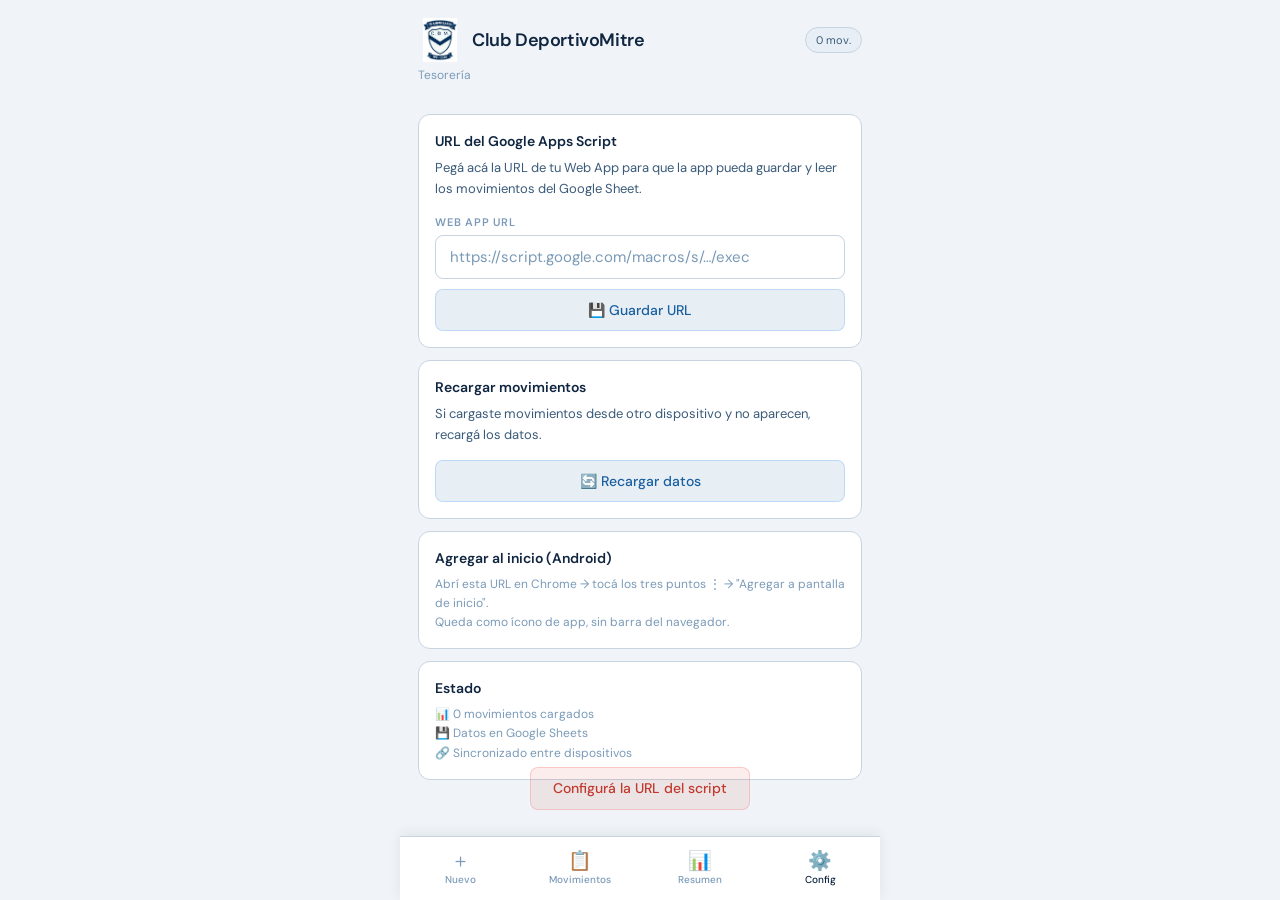
==== commit 5aad2af0: "Update greeting from 'Hello' to 'Goodbye'" ====
--- a/tesoreria.html
+++ b/tesoreria.html
@@ -7,7 +7,7 @@
 <meta name="mobile-web-app-capable" content="yes">
 <meta name="apple-mobile-web-app-capable" content="yes">
 <meta name="apple-mobile-web-app-status-bar-style" content="black-translucent">
-<title>Tesorería · Club Deportivo Mitre</title>
+<title>Tesorería · Club </title>
 <link href="https://fonts.googleapis.com/css2?family=DM+Sans:wght@300;400;500;600&family=DM+Mono:wght@400;500&display=swap" rel="stylesheet">
 <style>
 *, *::before, *::after { box-sizing: border-box; margin: 0; padding: 0; -webkit-tap-highlight-color: transparent; }
@@ -199,7 +199,7 @@
     <div class="hdr-logo">
       <img src="[data-uri]" style="width:44px;height:44px;object-fit:contain;border-radius:6px;" alt="CDM">
       <div>
-        <div class="hdr-title">Club Deportivo Mitre</div>
+        <div class="hdr-title">Club Deportivo<span>Mitre</span></div>
       </div>
     </div>
     <span class="badge" id="badge">0 mov.</span>
@@ -283,6 +283,7 @@
 let listMes      = nowMes();
 let listTipo     = 'Todos';
 let listRubro    = 'Todos';
+let listOrden    = 'desc'; // desc = más reciente primero, asc = más antiguo primero
 let resMes       = nowMes();
 let resTipo      = 'Egreso';
 let dropTimeout  = null;
@@ -580,6 +581,12 @@
       || (listTipo === 'Egreso'  && m.egreso  !== '' && m.egreso  !== 0)
       || (listTipo === 'Ingreso' && m.ingreso !== '' && m.ingreso !== 0);
     return okMes && okRubro && okTipo;
+  });
+
+  // Ordenar por fecha
+  lista.sort((a, b) => {
+    const fa = normFecha(a.fecha), fb = normFecha(b.fecha);
+    return listOrden === 'desc' ? fb.localeCompare(fa) : fa.localeCompare(fb);
   });
 
   const cards = lista.length === 0
@@ -602,6 +609,8 @@
         </div>`;
       }).join('');
 
+  const ordenLabel = listOrden === 'desc' ? '↓ Más reciente' : '↑ Más antiguo';
+
   return `
   <div style="display:flex;gap:8px;margin-bottom:10px;flex-wrap:wrap">
     <select class="inp" style="flex:1;min-width:120px" onchange="listMes=this.value;renderTab()">
@@ -611,10 +620,15 @@
       ${rubroOpts}
     </select>
   </div>
-  <div class="filters">
-    ${['Todos','Egreso','Ingreso'].map(t =>
-      `<button class="fpill${listTipo===t?' active':''}" onclick="listTipo='${t}';renderTab()">${t}</button>`
-    ).join('')}
+  <div style="display:flex;justify-content:space-between;align-items:center;margin-bottom:8px;flex-wrap:wrap;gap:8px">
+    <div class="filters" style="margin-bottom:0">
+      ${['Todos','Egreso','Ingreso'].map(t =>
+        `<button class="fpill${listTipo===t?' active':''}" onclick="listTipo='${t}';renderTab()">${t}</button>`
+      ).join('')}
+    </div>
+    <button class="fpill${listOrden==='desc'?'':' active'}" onclick="listOrden=listOrden==='desc'?'asc':'desc';renderTab()" style="white-space:nowrap">
+      ${ordenLabel}
+    </button>
   </div>
   <p class="count-line">${lista.length} movimiento${lista.length!==1?'s':''}</p>
   ${cards}`;
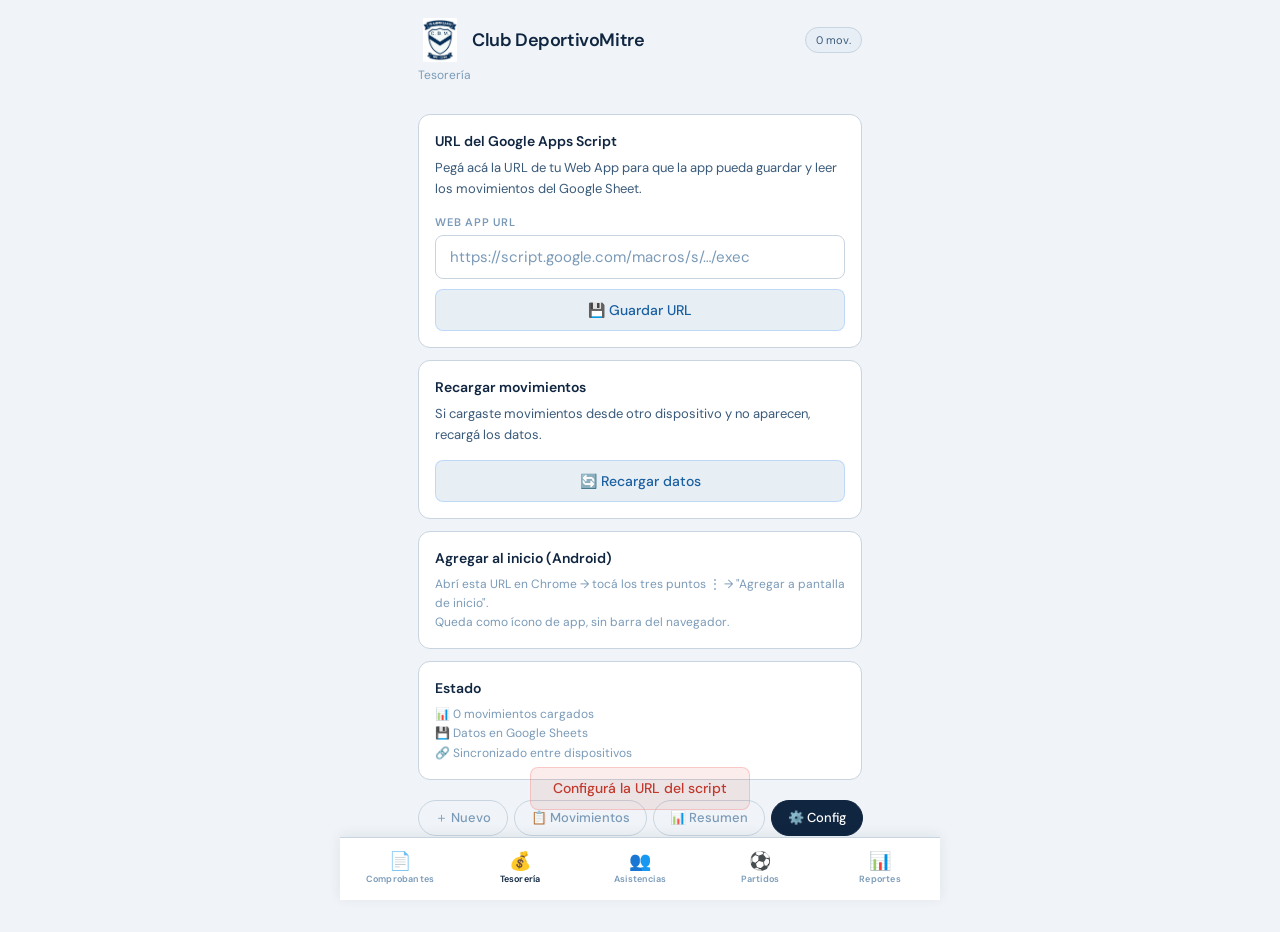
==== commit 17732af5: "Version inicial" ====
--- a/tesoreria.html
+++ b/tesoreria.html
@@ -8,6 +8,7 @@
 <meta name="apple-mobile-web-app-capable" content="yes">
 <meta name="apple-mobile-web-app-status-bar-style" content="black-translucent">
 <title>Tesorería · Club </title>
+<link rel="stylesheet" href="style-shared.css">
 <link href="https://fonts.googleapis.com/css2?family=DM+Sans:wght@300;400;500;600&family=DM+Mono:wght@400;500&display=swap" rel="stylesheet">
 <style>
 *, *::before, *::after { box-sizing: border-box; margin: 0; padding: 0; -webkit-tap-highlight-color: transparent; }
@@ -208,21 +209,17 @@
 
   <div class="content" id="content"></div>
 
-  <nav class="bnav">
-    <button class="bnav-btn active" id="nav-nuevo"      onclick="goTab('nuevo')">
-      <span class="bnav-icon">＋</span><span class="bnav-lbl">Nuevo</span>
-    </button>
-    <button class="bnav-btn" id="nav-movimientos" onclick="goTab('movimientos')">
-      <span class="bnav-icon">📋</span><span class="bnav-lbl">Movimientos</span>
-    </button>
-    <button class="bnav-btn" id="nav-resumen"    onclick="goTab('resumen')">
-      <span class="bnav-icon">📊</span><span class="bnav-lbl">Resumen</span>
-    </button>
-    <button class="bnav-btn" id="nav-config"     onclick="goTab('config')">
-      <span class="bnav-icon">⚙️</span><span class="bnav-lbl">Config</span>
-    </button>
-  </nav>
+  <!-- Tabs internos de tesorería -->
+  <div class="tabs-row" style="padding: 8px 18px 12px;">
+    <button class="tab-pill active" id="nav-nuevo"        onclick="goTab('nuevo')">＋ Nuevo</button>
+    <button class="tab-pill"        id="nav-movimientos"  onclick="goTab('movimientos')">📋 Movimientos</button>
+    <button class="tab-pill"        id="nav-resumen"      onclick="goTab('resumen')">📊 Resumen</button>
+    <button class="tab-pill"        id="nav-config"       onclick="goTab('config')">⚙️ Config</button>
+  </div>
 </div>
+
+<!-- Navegación compartida entre módulos -->
+<div id="bottom-nav"></div>
 
 <div id="toasts"></div>
 
@@ -294,8 +291,11 @@
   rubCod: '', rubNom: '',
   concepto: '', ingreso: '', egreso: '', monto: '',
   cuenta: 'Naranja X', metodo: 'Transferencia',
-  observaciones: ''
+  observaciones: '', entidad: ''
 };
+
+let entidadesJugadores  = []; // cargado desde JUGADORES
+let entidadesAdhesiones = []; // cargado desde ADHESIONES
 
 /* ═══════════════════════════════════════════
    UTILS
@@ -336,7 +336,7 @@
 ═══════════════════════════════════════════ */
 function goTab(t) {
   currentTab = t;
-  document.querySelectorAll('.bnav-btn').forEach(b => b.classList.remove('active'));
+  document.querySelectorAll('.tab-pill').forEach(b => b.classList.remove('active'));
   document.getElementById('nav-'+t)?.classList.add('active');
   renderTab();
 }
@@ -391,6 +391,25 @@
     <div class="field">
       <label>Concepto / Descripción</label>
       <input id="f-concepto" type="text" class="inp" placeholder="ej: Remis | Refuerzos" value="${esc(F.concepto)}">
+    </div>
+
+    <div class="field">
+      <label>Entidad <span style="font-weight:400;text-transform:none">(jugador / cuerpo técnico / adherente)</span></label>
+      <select id="f-entidad" class="inp">
+        <option value="">— sin especificar —</option>
+        ${entidadesJugadores.length ? `
+          <optgroup label="⚽ Jugadores / Cuerpo técnico">
+            ${entidadesJugadores.map(e => `<option value="${esc(e)}"${e===F.entidad?' selected':''}>${esc(e)}</option>`).join('')}
+          </optgroup>` : ''}
+        ${entidadesAdhesiones.length ? `
+          <optgroup label="🤝 Adhesiones">
+            ${entidadesAdhesiones.map(e => `<option value="${esc(e)}"${e===F.entidad?' selected':''}>${esc(e)}</option>`).join('')}
+          </optgroup>` : ''}
+        <option value="__otro__"${'__otro__'===F.entidad?' selected':''}>✏️ Otro (ingresar manualmente)</option>
+      </select>
+      <input id="f-entidad-manual" type="text" class="inp" placeholder="Nombre de la persona"
+        value="${F.entidad==='__otro__' ? '' : ''}"
+        style="margin-top:6px; display:${F.entidad==='__otro__' ? '' : 'none'}">
     </div>
 
     ${esAmbos ? `
@@ -451,6 +470,21 @@
     'f-ingreso':  v => F.ingreso = v,
     'f-egreso':   v => F.egreso = v,
   };
+
+  // Listener especial para el select de entidad (muestra/oculta campo manual)
+  const selEnt = document.getElementById('f-entidad');
+  const manEnt = document.getElementById('f-entidad-manual');
+  if (selEnt) {
+    selEnt.addEventListener('change', () => {
+      F.entidad = selEnt.value;
+      if (manEnt) manEnt.style.display = selEnt.value === '__otro__' ? '' : 'none';
+    });
+  }
+  if (manEnt) {
+    manEnt.addEventListener('input', () => {
+      F.entidad = manEnt.value;
+    });
+  }
   Object.entries(map).forEach(([id, fn]) => {
     const el = document.getElementById(id);
     if (el) el.addEventListener('input', () => fn(el.value));
@@ -535,6 +569,7 @@
       cuenta:   F.cuenta,
       metodo:   F.metodo,
       observaciones: F.observaciones.trim(),
+      entidad:  (F.entidad === '__otro__' ? '' : F.entidad).trim(),
     }
   };
 
@@ -561,7 +596,7 @@
   F.tipo = 'egreso'; F.fecha = today();
   F.rubCod = ''; F.rubNom = '';
   F.concepto = ''; F.ingreso = ''; F.egreso = ''; F.monto = '';
-  F.observaciones = '';
+  F.observaciones = ''; F.entidad = '';
 }
 
 /* ═══════════════════════════════════════════
@@ -762,13 +797,13 @@
 function saveScriptUrl() {
   const url = document.getElementById('cfg-url')?.value.trim();
   if (!url) return showToast('Pegá una URL válida', false);
-  localStorage.setItem('cdm-tesoreria-url', url);
+  localStorage.setItem('cdm-api-url', url);
   showToast('URL guardada ✓');
   loadMovimientos();
 }
 
 function getScriptUrl() {
-  return localStorage.getItem('cdm-tesoreria-url') || '';
+  return localStorage.getItem('cdm-api-url') || '';
 }
 
 /* ═══════════════════════════════════════════
@@ -822,12 +857,38 @@
 /* ═══════════════════════════════════════════
    ARRANQUE
 ═══════════════════════════════════════════ */
+async function loadEntidades() {
+  if (!getScriptUrl()) return;
+  try {
+    const [rJug, rAdh] = await Promise.all([
+      post(getScriptUrl(), { action: 'getJugadores' }),
+      post(getScriptUrl(), { action: 'getAdhesiones' }),
+    ]);
+    if (rJug.ok && rJug.jugadores) {
+      entidadesJugadores = rJug.jugadores
+        .filter(j => j.activo !== 'NO')
+        .map(j => j.nombre)
+        .sort();
+    }
+    if (rAdh.ok && rAdh.adhesiones) {
+      entidadesAdhesiones = rAdh.adhesiones
+        .filter(a => a.activo !== 'NO')
+        .map(a => a.nombre || a.razonSocial)
+        .filter(Boolean)
+        .sort();
+    }
+  } catch(e) { /* silencioso */ }
+}
+
 window.addEventListener('DOMContentLoaded', async () => {
   renderTab();
   hideOverlay();
   goTab('nuevo');
-  await loadMovimientos();
+  await Promise.all([loadMovimientos(), loadEntidades()]);
+  renderTab(); // re-render con la lista de entidades ya cargada
 });
 </script>
+<script src="api.js"></script>
+<script src="nav.js"></script>
 </body>
 </html>
--- a/style-shared.css
+++ b/style-shared.css
@@ -0,0 +1,178 @@
+/* ═══════════════════════════════════════════════
+   CDM Gestión Fútbol Mayor — Estilos compartidos
+   ═══════════════════════════════════════════════ */
+
+*, *::before, *::after {
+  box-sizing: border-box; margin: 0; padding: 0;
+  -webkit-tap-highlight-color: transparent;
+}
+
+:root {
+  --navy:    #0f2540;
+  --navy2:   #1a3a5c;
+  --navy3:   #e8eef5;
+  --navy4:   #d4dfe8;
+  --border:  #c8d4df;
+  --border2: #8aaac4;
+  --text:    #0f2540;
+  --text2:   #3a5a7a;
+  --text3:   #7a9ab8;
+  --gold:    #0f2540;
+  --gold-bg: rgba(15,37,64,0.08);
+  --green:   #1a7a4a;
+  --green-bg:rgba(26,122,74,0.10);
+  --red:     #c0392b;
+  --red-bg:  rgba(192,57,43,0.09);
+  --blue:    #1a5fa0;
+  --blue-bg: rgba(26,95,160,0.10);
+  --warn:    #b87a00;
+  --warn-bg: rgba(184,122,0,0.10);
+  --r:  12px;
+  --rs: 8px;
+  --font: 'DM Sans', sans-serif;
+  --mono: 'DM Mono', monospace;
+}
+
+html, body {
+  background: #f0f4f8;
+  color: var(--text);
+  font-family: var(--font);
+  font-size: 15px;
+  line-height: 1.5;
+  min-height: 100vh;
+  overscroll-behavior: none;
+}
+
+/* ── Bottom nav (módulos) ── */
+.bnav-modules {
+  position: fixed; bottom: 0; left: 0; right: 0;
+  max-width: 600px; margin: 0 auto;
+  background: #ffffff;
+  border-top: 1px solid var(--border);
+  box-shadow: 0 -2px 12px rgba(15,37,64,.08);
+  display: flex;
+  padding: 8px 0 max(8px, env(safe-area-inset-bottom));
+  z-index: 100;
+}
+.bnav-modules .nb-btn {
+  flex: 1; background: none; border: none; cursor: pointer;
+  display: flex; flex-direction: column; align-items: center;
+  gap: 3px; padding: 6px 2px;
+  color: var(--text3); transition: color .15s;
+  font-family: var(--font); text-decoration: none;
+}
+.bnav-modules .nb-btn.active { color: var(--navy); }
+.bnav-modules .nb-icon { font-size: 18px; line-height: 1; }
+.bnav-modules .nb-lbl  { font-size: 9px; font-weight: 600; letter-spacing: .02em; }
+
+/* ── Tabs internos (pills horizontales) ── */
+.tabs-row {
+  display: flex; gap: 6px; overflow-x: auto;
+  padding: 0 18px 12px; scrollbar-width: none;
+}
+.tabs-row::-webkit-scrollbar { display: none; }
+.tab-pill {
+  flex-shrink: 0; padding: 8px 16px;
+  border: 1px solid var(--border); border-radius: 20px;
+  background: none; cursor: pointer;
+  font-family: var(--font); font-size: 13px; font-weight: 500;
+  color: var(--text3); transition: all .12s; white-space: nowrap;
+}
+.tab-pill.active {
+  border-color: var(--navy); background: var(--navy);
+  color: #ffffff;
+}
+
+/* ── Header compartido ── */
+.hdr {
+  padding: 18px 18px 0;
+  display: flex; align-items: center;
+  justify-content: space-between;
+  margin-bottom: 2px;
+}
+.hdr-logo { display: flex; align-items: center; gap: 10px; }
+.hdr-escudo {
+  width: 44px; height: 44px; border-radius: 8px;
+  overflow: hidden; flex-shrink: 0; background: transparent;
+}
+.hdr-title { font-size: 18px; font-weight: 600; letter-spacing: -.4px; }
+.hdr-title span { color: var(--gold); }
+.hdr-sub { font-size: 12px; color: var(--text3); padding: 2px 18px 14px; }
+.badge {
+  font-size: 11px; color: var(--text2);
+  background: #e8eef5; border: 1px solid var(--border);
+  padding: 4px 10px; border-radius: 20px;
+}
+
+/* ── Contenido ── */
+.content { padding: 16px 18px 0; }
+
+/* ── Campos ── */
+.field { display: flex; flex-direction: column; gap: 5px; }
+.field label {
+  font-size: 11px; font-weight: 600; color: var(--text3);
+  text-transform: uppercase; letter-spacing: .07em;
+}
+.inp {
+  width: 100%; background: #ffffff;
+  border: 1px solid var(--border);
+  border-radius: var(--rs); padding: 11px 14px;
+  color: var(--text); font-family: var(--font);
+  font-size: 15px; outline: none;
+  transition: border-color .15s;
+  -webkit-appearance: none; appearance: none;
+}
+.inp:focus { border-color: var(--border2); }
+.inp::placeholder { color: var(--text3); }
+select.inp {
+  background-image: url("data:image/svg+xml,%3Csvg xmlns='http://www.w3.org/2000/svg' width='12' height='8'%3E%3Cpath d='M1 1l5 5 5-5' stroke='%234a6080' stroke-width='1.5' fill='none' stroke-linecap='round'/%3E%3C/svg%3E");
+  background-repeat: no-repeat;
+  background-position: right 14px center;
+  padding-right: 36px;
+}
+textarea.inp { resize: none; }
+.row2 { display: grid; grid-template-columns: 1fr 1fr; gap: 10px; }
+.fgrid { display: flex; flex-direction: column; gap: 14px; }
+
+/* ── Botones ── */
+.btn-primary {
+  width: 100%; padding: 14px; background: var(--navy);
+  color: #fff; border: none; border-radius: var(--r);
+  font-family: var(--font); font-size: 15px; font-weight: 600;
+  cursor: pointer; transition: opacity .15s;
+}
+.btn-primary:active { opacity: .8; }
+.btn-primary:disabled { opacity: .4; cursor: default; }
+
+/* ── Toast ── */
+.toast {
+  position: fixed; bottom: calc(72px + env(safe-area-inset-bottom));
+  left: 50%; transform: translateX(-50%);
+  background: var(--navy); color: #fff;
+  padding: 10px 20px; border-radius: 20px;
+  font-size: 14px; font-weight: 500;
+  white-space: nowrap; z-index: 200;
+  opacity: 0; transition: opacity .2s;
+  pointer-events: none;
+}
+.toast.ok  { background: var(--green); }
+.toast.err { background: var(--red); }
+.toast.show { opacity: 1; }
+
+/* ── Estado vacío ── */
+.empty-state {
+  text-align: center; padding: 48px 24px;
+  color: var(--text3);
+}
+.empty-state .es-icon { font-size: 40px; margin-bottom: 12px; }
+.empty-state p { font-size: 14px; }
+
+/* ── Spinner ── */
+.spinner {
+  display: inline-block; width: 20px; height: 20px;
+  border: 2px solid var(--border);
+  border-top-color: var(--navy);
+  border-radius: 50%;
+  animation: spin .7s linear infinite;
+}
+@keyframes spin { to { transform: rotate(360deg); } }
